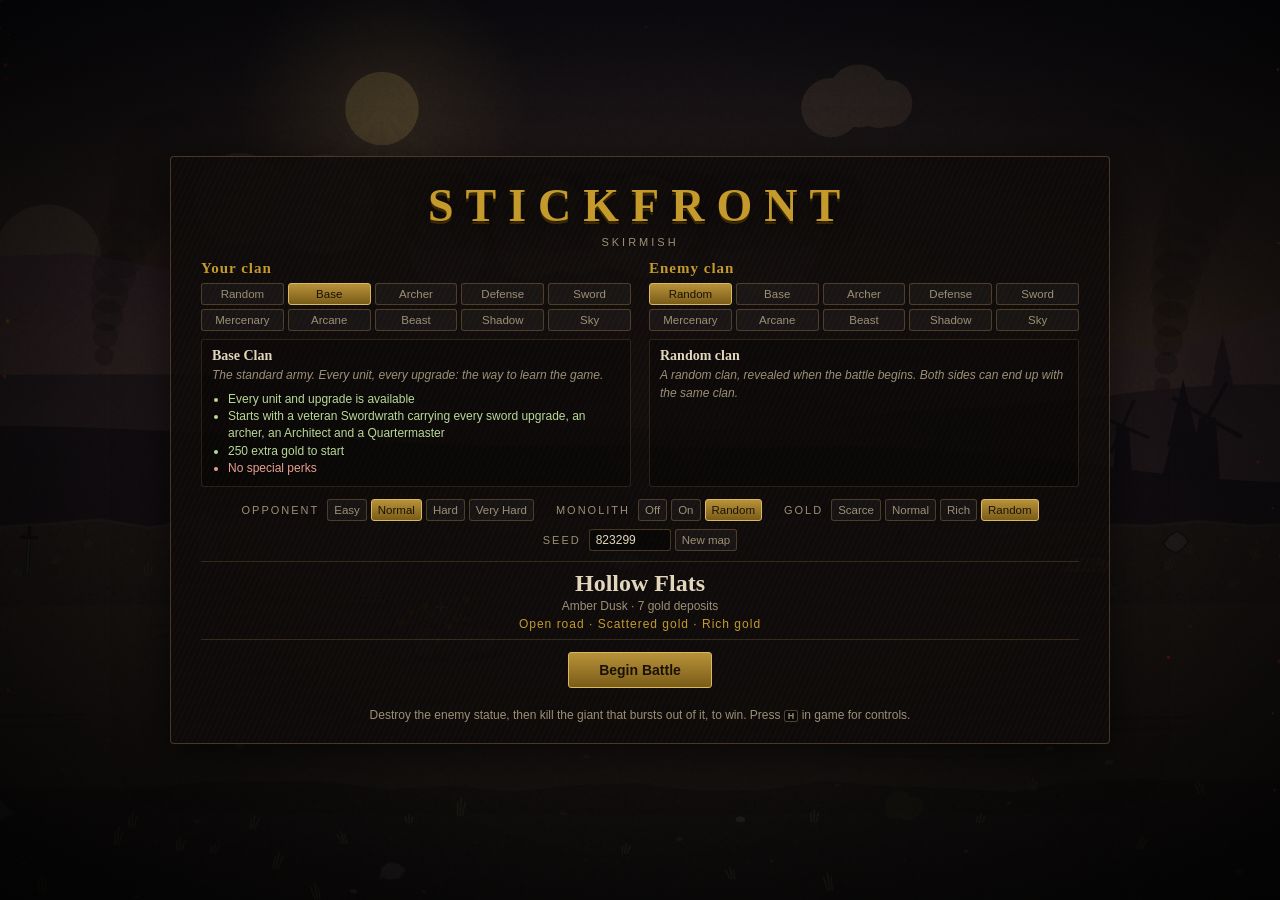
==== game/index.html @ b8d5193f "Snowballers, holy light, defense over offense, two-archer Monolith tower - Necromancer: converted zo" ====
<!doctype html>
<html lang="en">
<head>
<meta charset="utf-8">
<meta name="viewport" content="width=device-width, initial-scale=1">
<title>Stickfront</title>
<link rel="stylesheet" href="style.css">
</head>
<body class="title">
<canvas id="cv"></canvas>

<div id="hud">
  <div id="res" class="panel">
    <div class="res" data-tip="Gold — mined from ore, panned from the castle stream, or from statue upgrades"><i class="ico gold"></i><b id="goldTxt">0</b></div>
    <div class="res" data-tip="Mana — miners pray at your statue or pan the castle stream. Spent on upgrades."><i class="ico mana"></i><b id="manaTxt">0</b></div>
    <div class="res" data-tip="Population (Spearton count as 2)"><i class="ico pop"></i><b id="popTxt">0/30</b></div>
    <button id="prio" data-tip="Where newly trained miners go: Mine gold, Pray at the statue, or Pan the castle stream. Click to change."></button>
  </div>

  <canvas id="minimap" width="440" height="60" data-tip="Click or drag to move the camera"></canvas>

  <div id="stances" class="panel">
    <button data-stance="garrison" data-tip="Garrison (Q) — the whole army retreats inside the castle and heals; miners pan the stream; castle archers shoot faster. Shift+Q orders only the selected units.">
      <svg viewBox="0 0 24 24"><path d="M2 22V7h2.6v2.6h2.6V7h2.6v2.6h4.4V7h2.6v2.6h2.6V7H22v15z" fill="currentColor"/><path d="M8 22v-6.5a4 4 0 0 1 8 0V22z" fill="#120d0a"/><path d="M9.6 14.2V22M12 11.8V22M14.4 14.2V22M8.4 16.8h7.2M8.4 19.4h7.2" stroke="currentColor" stroke-width=".9"/><path d="M2 12.5h6M16 12.5h6" stroke="#120d0a" stroke-width=".7" opacity=".5"/></svg><span>Garrison</span><kbd>Q</kbd>
    </button>
    <button data-stance="defend" data-tip="Defend (W) — the whole army holds the line in front of your statue. Shift+W orders only the selected units.">
      <svg viewBox="0 0 24 24"><path d="M12 1.5l8.5 3v6.5c0 5.6-3.7 9.9-8.5 11.5C7.2 20.9 3.5 16.6 3.5 11V4.5z" fill="currentColor"/><path d="M12 4.2v15.6M6 10h12" stroke="#120d0a" stroke-width="1.5" opacity=".5"/><circle cx="12" cy="10" r="2.3" fill="#120d0a" opacity=".65"/><path d="M12 3.2l6.8 2.4" stroke="#fff" stroke-width=".8" opacity=".25"/></svg><span>Defend</span><kbd>W</kbd>
    </button>
    <button data-stance="attack" data-tip="Attack (E) — the whole army marches on the enemy statue. Shift+E orders only the selected units.">
      <svg viewBox="0 0 24 24" fill="none" stroke="currentColor" stroke-linecap="round"><path d="M3.5 3.5L15 15M20.5 3.5L9 15" stroke-width="2.3"/><path d="M12.6 17.4l4.8-4.8M6.6 12.6l4.8 4.8" stroke-width="2.2"/><path d="M16.6 16.6l3.4 3.4M7.4 16.6L4 20" stroke-width="3"/></svg><span>Attack</span><kbd>E</kbd>
    </button>
    <button id="btnFlag" data-tip="Muster point (G) — click the battlefield to choose where newly trained soldiers gather and where the army forms its defend line. Right-click this button to clear it.">
      <svg viewBox="0 0 24 24"><path d="M5 22.5V1.5" stroke="currentColor" stroke-width="2" stroke-linecap="round"/><path d="M6 3h13.5l-3.2 4.6 3.2 4.6H6z" fill="currentColor"/><path d="M9.5 7.4l2 2 3.6-3.6" stroke="#120d0a" stroke-width="1.3" fill="none"/></svg><span>Muster</span><kbd>G</kbd>
    </button>
    <button id="btnMiners" data-tip="Miners in (Z) — only your miners retreat into the castle; the army keeps its orders. Click again to send them back to work.">
      <svg viewBox="0 0 24 24"><path d="M2 22V13a5 5 0 0 1 10 0v9z" fill="currentColor" opacity=".55"/><path d="M13 3.5c3.4-.4 6.8 1.6 8.3 4.8" stroke="currentColor" stroke-width="2.2" fill="none" stroke-linecap="round"/><path d="M17.6 5.2L12 14" stroke="currentColor" stroke-width="1.8" stroke-linecap="round"/><path d="M22 19h-7.5m2.6-2.6L14.5 19l2.6 2.6" stroke="currentColor" stroke-width="1.6" fill="none" stroke-linecap="round"/></svg><span>Miners</span><kbd>Z</kbd>
    </button>
    <button id="btnSiege" data-tip="Siege mode (Shift+Z) — a toggle: while it's on, your miners take shelter in the castle (and pan) whenever enemies they can't handle come near, and go back to work once it's clear. Pressing Z yourself turns it off.">
      <svg viewBox="0 0 24 24"><path d="M3 22V8h3v3h3V8h6v3h3V8h3v14z" fill="currentColor" opacity=".55"/><path d="M12 7.5l5 1.8v3.9c0 3.3-2.2 5.8-5 6.8-2.8-1-5-3.5-5-6.8V9.3z" fill="currentColor"/><path d="M9.5 13.2l1.8 1.8 3.3-3.3" stroke="#120d0a" stroke-width="1.4" fill="none" stroke-linecap="round"/></svg><span>Siege</span><kbd>⇧Z</kbd>
    </button>
  </div>

  <div id="train" class="panel"></div>
  <div id="card" class="panel"></div>

  <div id="sys">
    <button id="btnSpeed" data-tip="Game speed (T)">1×</button>
    <button id="btnPause" data-tip="Pause (P)">❚❚</button>
    <button id="btnHelp" data-tip="Controls (H)">?</button>
    <button id="btnFull" data-tip="Fullscreen">⛶</button>
  </div>
  <div id="toast"></div>
</div>

<div id="debug" class="panel hidden"></div>
<div id="tip" class="hidden"></div>
<div id="pauseMenu" class="hidden">
  <div class="card">
    <h1>PAUSED</h1>
    <p class="sub" id="pmMap"></p>
    <div class="pcol">
      <button id="pmResume" class="big">Resume</button>
      <button id="pmRestart">Restart this map</button>
      <button id="pmNew">New game</button>
      <button id="pmHelp">Controls</button>
    </div>
  </div>
</div>
<div id="overlay"></div>

<div id="help" class="panel hidden">
  <h2>Controls</h2>
  <div class="cols">
    <dl>
      <dt>Left-click / drag</dt><dd>Select units (also inside the castle)</dd>
      <dt>Shift + click</dt><dd>Add / remove from selection</dd>
      <dt>Double-click unit</dt><dd>Select all of that type on screen</dd>
      <dt>Triple-click</dt><dd>Select every unit that is attacking</dd>
      <dt>Right-click ground</dt><dd>Move there and hold</dd>
      <dt>Right-click enemy</dt><dd>Attack it (unit, trench or statue)</dd>
      <dt>Right-click gold ore</dt><dd>Miners mine it (Quartermasters restore worked-out ones)</dd>
      <dt>Right-click your statue</dt><dd>Miners pray there for mana (4 at a time)</dd>
      <dt>Right-click your castle</dt><dd>Selected units garrison and heal (miners pan)</dd>
      <dt>Right-click your trench</dt><dd>Builders finish, repair or palisade it; soldiers defend it</dd>
      <dt>Click a building</dt><dd>Its upgrades: the Barracks (infantry), Mage Tower, Archery Range, Workers' Lodge and Giant Pit. The rampart and tower hold the castle's upgrades</dd>
      <dt>Right-click a unit button</dt><dd>Cancel one queued unit (refunds gold). Each colour group trains one unit at a time</dd>
    </dl>
    <dl>
      <dt>A / D, arrows, wheel, screen edge</dt><dd>Scroll camera</dd>
      <dt>Q / W / E</dt><dd>Whole army: Garrison / Defend / Attack</dd>
      <dt>Shift + Q / W / E</dt><dd>Selected units only</dd>
      <dt>Shift+E / C / Shift+C</dt><dd>Selected units attack / advance / retreat together in formation</dd>
      <dt>K</dt><dd>Defend trench (selected melee)</dd>
      <dt>I / O</dt><dd>Miners: mine / pray</dd>
      <dt>G</dt><dd>Place the muster point (new troops gather and the defend line forms there)</dd>
      <dt>Z</dt><dd>Miners only: retreat into / leave the castle</dd>
      <dt>`, 1 – 6, comma, 9, 0, −, =, [</dt><dd>Train Architect / Miner / Swordwrath / Archer / Spearton / Cleric / Warlock / Quartermaster / Gladiator / Necromancer / Giant / Ninja / Kestrel</dd>
      <dt>M</dt><dd>Ninjas with Throwing Stars: switch weapon (Auto / Blade / Stars)</dd>
      <dt>7 8</dt><dd>Cast the selected mages' spells (Shift for the Warlock when both are selected)</dd>
      <dt>L</dt><dd>Toggle mage auto-cast</dd>
      <dt>U</dt><dd>Cycle upgrade panels</dd>
      <dt>R</dt><dd>Refit selected veterans with new upgrades</dd>
      <dt>B / J / Y / N</dt><dd>Architects: dig trench / palisade / repair. Quartermasters: replenish a deposit</dd>
      <dt>Shift + B / N / Y</dt><dd>Architects: tar pit / mine / archer tower</dd>
      <dt>X</dt><dd>Shield wall (Spearton with Shields)</dd>
      <dt>F / V</dt><dd>Select all Swordwrath / Miners</dd>
      <dt>Ctrl + A</dt><dd>Select everything</dd>
      <dt>S</dt><dd>Stop / hold position</dd>
      <dt>Space</dt><dd>Center camera on selection</dd>
      <dt>T / P or Esc</dt><dd>Game speed / Pause menu (restart, new game)</dd>
      <dt>F3 / F4</dt><dd>Balance &amp; debug overlay / Autopilot: an AI plays your side (overlay must be on)</dd>
    </dl>
  </div>
  <h2>Units and tips</h2>
  <div class="cols">
    <dl>
      <dt>Quartermaster</dt><dd>Your supply man (up to 2). Heals and refits soldiers for free (one at a time), restocks Gladiators, cheers miners on, restores gold deposits and brings Architects materials for free traps. The sign over his head shows what he's doing</dd>
      <dt>Gladiator</dt><dd>Throws one javelin (it hits flyers) and one net (pins a target), then fights with his sword. Every kill makes him tougher (the star badge); he hits harder alone. Garrison him or send a Quartermaster to restock</dd>
      <dt>Necromancer</dt><dd>Raises zombies (the skull badge shows the pack and its souls). Anyone the zombies kill joins the pack while there's room, and every kill grows it. Zombies shrug off arrows, but Healing Pools and Clerics burn them</dd>
      <dt>Architect</dt><dd>Builds trenches, traps and towers and repairs them. Idle, it studies cheaper upgrades: click the book on an upgrade to choose which</dd>
    </dl>
    <dl>
      <dt>Snowballers</dt><dd>A Gladiator full of glory or a Necromancer full of souls only gets stronger: kill them early, or answer with archers and Clerics</dd>
      <dt>Home ground</dt><dd>Troops take less damage the closer they fight to their own castle, and a statue mends itself when no enemy is near. Attacking takes a stronger army than defending</dd>
      <dt>Rally</dt><dd>Fall far behind and your side rallies: units train faster and the castle pays a little extra, so a lost fight isn't a lost game</dd>
      <dt>The Monolith tower</dt><dd>Starts with two neutral archers who shoot at both sides. Bring them down (or the tower), then post up to two of your own archers there</dd>
      <dt>Hope and Fear</dt><dd>Cleric and Warlock upgrades: friends in a Cleric's range attack faster and take less damage; enemies in a Warlock's range the opposite</dd>
    </dl>
  </div>
  <p class="note">Upgrades only affect units trained after the research finishes. Veterans can be refitted at their building for 5 gold per upgrade.</p>
  <p class="note">Giants can't be commanded directly: they follow nearby troops, and more troops means more chains and better obedience. Blinders let you give them move and hold orders. Archers hurt and confuse giants. To win, destroy the enemy statue and then kill the giant that bursts out of it.</p>
  <button id="helpClose">Close</button>
</div>

<script src="js/util.js"></script>
<script src="js/config.js"></script>
<script src="js/clans.js"></script>
<script src="js/map.js"></script>
<script src="js/draw.js"></script>
<script src="js/units.js"></script>
<script src="js/magic.js"></script>
<script src="js/giants.js"></script>
<script src="js/game.js"></script>
<script src="js/build.js"></script>
<script src="js/quartermaster.js"></script>
<script src="js/gladiator.js"></script>
<script src="js/necromancer.js"></script>
<script src="js/ai.js"></script>
<script src="js/spellfx.js"></script>
<script src="js/stats.js"></script>
<script src="js/render.js"></script>
<script src="js/light.js"></script>
<script src="js/ui.js"></script>
<script src="js/main.js"></script>
</body>
</html>
---- game/style.css ----
:root {
  --panel: rgba(16, 13, 11, 0.86);
  --edge: rgba(140, 112, 70, 0.45);
  --edge-hi: rgba(196, 154, 44, 0.75);
  --gold: #c49a2c;
  --text: #e2d6bc;
  --dim: #9c8f76;
  --mana: #58c3e8;
  --red: #c0432f;
  --serif: "Palatino Linotype", "Book Antiqua", Georgia, serif;
}
* { box-sizing: border-box; }
html, body {
  margin: 0;
  height: 100%;
  overflow: hidden;
  background: #000;
  color: var(--text);
  font-family: "Segoe UI", Tahoma, sans-serif;
  user-select: none;
}
#cv { position: fixed; inset: 0; width: 100%; height: 100%; display: block; }

#hud { position: fixed; inset: 0; pointer-events: none; }
#hud > * { pointer-events: auto; }
body.title #hud { display: none; }
.hidden { display: none !important; }

/* worn iron panels */
.panel {
  background:
    repeating-linear-gradient(115deg, rgba(255, 255, 255, 0.012) 0 2px, rgba(0, 0, 0, 0.03) 2px 5px),
    var(--panel);
  border: 1px solid var(--edge);
  border-radius: 4px;
  box-shadow: 0 4px 16px rgba(0, 0, 0, 0.6), inset 0 0 0 1px rgba(0, 0, 0, 0.6), inset 0 1px 0 rgba(255, 240, 200, 0.05);
}
kbd {
  font: 600 9px "Segoe UI", sans-serif;
  color: var(--dim);
  border: 1px solid rgba(156, 143, 118, 0.45);
  border-radius: 2px;
  padding: 0 3px;
  background: rgba(0, 0, 0, 0.4);
}
button { font-family: inherit; cursor: pointer; }

/* resources */
#res { position: absolute; top: 10px; left: 10px; display: flex; gap: 14px; padding: 6px 12px; }
.res { display: flex; align-items: center; gap: 6px; font-size: 16px; }
.res b { min-width: 32px; font-variant-numeric: tabular-nums; font-weight: 600; }
.ico { display: inline-block; width: 14px; height: 14px; flex: none; vertical-align: -2px; }
.ico.gold { border-radius: 50%; background: radial-gradient(circle at 35% 30%, #f2e0a0, #c99b2a 45%, #5e440c); }
.ico.mana { width: 10px; height: 10px; margin: 0 2px; transform: rotate(45deg); background: linear-gradient(135deg, #cdeaf4, var(--mana) 50%, #164d66); }
.ico.pop { border-radius: 50% 50% 3px 3px; background: linear-gradient(#d8ccb0, #7d7058); width: 11px; }

/* minimap only, top center */
#minimap {
  position: absolute; top: 10px; left: 50%; transform: translateX(-50%);
  width: 440px; height: 60px; border: 1px solid var(--edge); border-radius: 3px; cursor: pointer;
  box-shadow: 0 4px 16px rgba(0, 0, 0, 0.6); filter: saturate(0.8);
}

/* stances */
#stances { position: absolute; top: 10px; right: 10px; display: flex; gap: 4px; padding: 4px; }
#stances button {
  width: 62px; padding: 5px 3px 3px; display: flex; flex-direction: column; align-items: center; gap: 1px;
  background: rgba(255, 255, 255, 0.03); color: var(--dim);
  border: 1px solid rgba(255, 255, 255, 0.07); border-radius: 3px; font-size: 10px;
}
#stances button svg { width: 20px; height: 20px; fill: currentColor; }
#stances button:hover { color: var(--text); background: rgba(255, 255, 255, 0.07); }
#stances button.on { color: #1a1206; background: linear-gradient(#b8923a, #7a5c18); border-color: #d8b860; }
#stances button.on kbd { color: #2e2208; border-color: rgba(46, 34, 8, 0.5); background: transparent; }

/* compact training bar */
#train { position: absolute; bottom: 10px; left: 50%; transform: translateX(-50%); display: flex; align-items: center; gap: 10px; padding: 8px; }
/* training bar: one color-coded block per training group, buttons staggered over two rows */
.tgrp {
  position: relative; height: 87px; flex: none;
  outline: 1px solid color-mix(in srgb, var(--gc) 55%, transparent); outline-offset: 2px; border-radius: 3px;
  background: color-mix(in srgb, var(--gc) 12%, transparent);
}
.tb {
  position: absolute; width: 42px; height: 42px; cursor: pointer;
  background: #0d0a08; border: 1px solid color-mix(in srgb, var(--gc) 70%, #000); border-radius: 3px; overflow: hidden;
}
.tb:hover { border-color: color-mix(in srgb, var(--gc) 60%, #fff); z-index: 1; }
.tb:active { transform: translateY(1px); }
.tb canvas { position: absolute; inset: 0; width: 40px; height: 40px; }
.tb kbd { position: absolute; top: 1px; left: 1px; font-size: 8px; padding: 0 2px; line-height: 10px; }
.tb .ub {
  position: absolute; top: 0; right: 0; width: 13px; height: 13px; padding: 0; font-size: 8px; line-height: 11px;
  color: var(--dim); background: rgba(0, 0, 0, 0.7); border: none; border-left: 1px solid rgba(140, 112, 70, 0.4);
  border-bottom: 1px solid rgba(140, 112, 70, 0.4); border-radius: 0 0 0 3px; cursor: pointer;
}
.tb .ub:hover, .tb .ub.on { color: var(--text); background: rgba(60, 46, 26, 0.9); }
.tb .ub.busy { color: var(--gold); animation: pulse 1.2s infinite; }
.tb .badge {
  position: absolute; bottom: 12px; right: 1px; min-width: 11px; font-size: 9px; font-weight: 700; line-height: 11px; text-align: center;
  color: #1a1206; background: var(--gc); border-radius: 2px; padding: 0 2px;
}
.tb .badge:empty { display: none; }
.tb .cost {
  position: absolute; bottom: 0; left: 0; right: 0; height: 11px; display: flex; justify-content: center; align-items: center; gap: 1px;
  font-size: 8.5px; font-weight: 600; background: rgba(0, 0, 0, 0.78);
}
.tb .cost .ico.mana { width: 6px; height: 6px; margin: 0 1px 0 3px; }
.tb .prog { position: absolute; left: 0; right: 0; bottom: 11px; height: 2px; background: rgba(0, 0, 0, 0.5); }
.tb .prog i { display: block; height: 100%; width: 0; background: var(--gc); }
.tb.poor .cost { color: var(--red); }
.tb.poor canvas { opacity: 0.5; filter: grayscale(0.6); }
.tb.training { box-shadow: 0 0 0 1px var(--gc), 0 0 8px color-mix(in srgb, var(--gc) 60%, transparent); }
.tb.queued:not(.training) canvas { opacity: 0.8; }
.upgbtn {
  width: 18px; height: 64px; padding: 0; font-size: 11px; color: var(--dim);
  background: rgba(255, 255, 255, 0.03); border: 1px solid rgba(140, 112, 70, 0.35); border-radius: 3px;
}
.upgbtn:hover, .upgbtn.on { color: var(--text); border-color: var(--edge-hi); }
.upgbtn.busy { color: var(--gold); animation: pulse 1.2s infinite; }
@keyframes pulse { 50% { color: #f0d080; } }

/* upgrade panel */
#upg { position: absolute; bottom: 10px; left: calc(50% + 172px); padding: 5px 8px 6px; min-width: 250px; }
.uhead { display: flex; align-items: baseline; gap: 10px; margin-bottom: 6px; font-size: 12px; }
.uhead b { font: 600 14px var(--serif); color: var(--gold); }
.uhead .rs { flex: 1; color: var(--dim); font-size: 11px; }
.uhead .x { background: none; border: none; color: var(--dim); font-size: 12px; padding: 0 2px; }
.uhead .x:hover { color: var(--text); }
.ulist { display: flex; gap: 5px; }
.ubtn {
  position: relative; width: 44px; height: 56px; padding: 0; background: #0d0a08;
  border: 1px solid rgba(140, 112, 70, 0.45); border-radius: 3px; color: var(--text); overflow: hidden;
}
.ubtn canvas { position: absolute; top: 0; left: 0; width: 42px; height: 42px; }
.ubtn .uc { position: absolute; bottom: 0; left: 0; right: 0; height: 13px; font-size: 9px; font-weight: 600; background: rgba(0, 0, 0, 0.75); display: flex; align-items: center; justify-content: center; gap: 2px; }
.ubtn .uc .ico.mana { width: 7px; height: 7px; margin-left: 3px; }
.ubtn:hover { border-color: var(--edge-hi); }
.ubtn.poor .uc { color: var(--red); }
.ubtn.blocked canvas, .ubtn.poor canvas { opacity: 0.55; filter: grayscale(0.7); }
.ubtn.done { border-color: #6a8a4a; }
.ubtn.done .uc { color: #9fc27a; font-size: 0; }
.ubtn.done .uc::after { content: "✓ owned"; font-size: 9px; }
.ubtn.active { border-color: var(--gold); }
.ubtn .prog { position: absolute; left: 0; right: 0; bottom: 13px; height: 3px; }
.ubtn .prog i { display: block; height: 100%; width: 0; background: var(--gold); }

/* selection info */
#sel { position: absolute; bottom: 10px; left: 10px; min-width: 200px; max-width: 280px; padding: 8px 12px; display: flex; flex-direction: column; gap: 2px; font-size: 12px; }
#sel b { font: 600 14px var(--serif); color: var(--gold); }
#sel .dim { color: var(--dim); }
#sel .perks { color: #a7b98a; font-size: 11px; }
#sel .act {
  margin-top: 5px; align-self: flex-start; padding: 4px 10px; font-size: 12px; font-weight: 600; color: var(--text);
  background: rgba(255, 255, 255, 0.05); border: 1px solid var(--edge); border-radius: 3px;
}
#sel .act:hover { border-color: var(--edge-hi); }

#sys { position: absolute; bottom: 10px; right: 10px; display: flex; gap: 4px; }
#sys button {
  width: 32px; height: 32px; border-radius: 3px; font-size: 12px; font-weight: 700;
  background: var(--panel); color: var(--text); border: 1px solid var(--edge);
}
#sys button:hover { border-color: var(--edge-hi); }

#tip {
  position: fixed; z-index: 20; max-width: 260px; padding: 8px 10px; pointer-events: none;
  background: rgba(12, 10, 8, 0.95); border: 1px solid var(--edge); border-radius: 3px; font-size: 12px;
  box-shadow: 0 6px 20px rgba(0, 0, 0, 0.7);
}
#tip b { display: block; font: 600 14px var(--serif); color: var(--gold); }
#tip .cost { display: block; margin: 2px 0 4px; color: var(--text); font-weight: 600; }
#tip p { margin: 0 0 4px; color: var(--text); line-height: 1.35; }
#tip em { color: var(--dim); font-size: 11px; }

#toast {
  position: absolute; top: 82px; left: 50%; transform: translate(-50%, -6px); opacity: 0;
  padding: 6px 16px; border-radius: 3px; background: rgba(14, 11, 9, 0.9); border: 1px solid var(--edge);
  font-size: 13px; transition: opacity 0.2s, transform 0.2s; pointer-events: none; white-space: nowrap;
}
#toast.show { opacity: 1; transform: translate(-50%, 0); }
#toast.warn { border-color: var(--red); color: #f0a898; }
#pauseTag {
  position: absolute; top: 45%; left: 50%; transform: translate(-50%, -50%);
  font: 700 40px var(--serif); letter-spacing: 10px; color: var(--text); text-shadow: 0 3px 12px #000; pointer-events: none;
}

/* overlay screens */
#overlay { position: fixed; inset: 0; display: flex; align-items: center; justify-content: center; background: radial-gradient(ellipse at center, rgba(0, 0, 0, 0.3), rgba(0, 0, 0, 0.8)); }
.card {
  text-align: center; padding: 32px 46px 26px; min-width: 420px; max-width: 92vw;
  background: repeating-linear-gradient(115deg, rgba(255, 255, 255, 0.012) 0 2px, rgba(0, 0, 0, 0.03) 2px 5px), rgba(14, 11, 9, 0.9);
  border: 1px solid var(--edge); border-radius: 4px; box-shadow: 0 10px 50px rgba(0, 0, 0, 0.7);
}
.card h1 { margin: 0; font: 700 60px var(--serif); letter-spacing: 12px; color: var(--gold); text-shadow: 0 3px 0 #3a2804, 0 6px 22px rgba(0, 0, 0, 0.8); }
.card.lose h1 { color: var(--red); text-shadow: 0 3px 0 #3a0e08, 0 6px 22px rgba(0, 0, 0, 0.8); }
.card .sub { margin: 4px 0 20px; color: var(--dim); letter-spacing: 3px; text-transform: uppercase; font-size: 11px; }
.mapinfo { margin: 0 auto 22px; padding: 12px; border-top: 1px solid rgba(140, 112, 70, 0.3); border-bottom: 1px solid rgba(140, 112, 70, 0.3); }
.mapname { font: 600 24px var(--serif); }
.maptheme { color: var(--dim); font-size: 12px; margin-top: 2px; }
.row { display: flex; gap: 10px; justify-content: center; }
.row button, #helpClose {
  padding: 9px 20px; font-size: 14px; font-weight: 600; border-radius: 3px;
  color: var(--text); background: rgba(255, 255, 255, 0.05); border: 1px solid var(--edge);
}
.row button:hover, #helpClose:hover { border-color: var(--edge-hi); background: rgba(255, 255, 255, 0.1); }
.row button.big { color: #1a1206; background: linear-gradient(#b8923a, #7a5c18); border-color: #d8b860; padding: 9px 30px; }
.row button.big:hover { background: linear-gradient(#caa448, #8a6a20); }
.hint { margin: 18px 0 0; color: var(--dim); font-size: 12px; line-height: 1.6; }
.stats { display: flex; gap: 22px; justify-content: center; margin: 0 0 22px; }
.stats div { display: flex; flex-direction: column; }
.stats b { font-size: 22px; }
.stats span { font-size: 10px; color: var(--dim); text-transform: uppercase; letter-spacing: 1px; }

#help { position: fixed; top: 50%; left: 50%; transform: translate(-50%, -50%); padding: 18px 24px; max-width: 94vw; max-height: 90vh; overflow-y: auto; z-index: 5; }
#help h2 { margin: 6px 0 10px; font: 600 22px var(--serif); color: var(--gold); }
#help .cols { display: flex; gap: 30px; flex-wrap: wrap; }
#help dl { margin: 0; display: grid; grid-template-columns: auto auto; gap: 5px 14px; font-size: 12px; }
#help dt { color: var(--text); font-weight: 600; }
#help dd { margin: 0; color: var(--dim); }
#help .note { color: var(--dim); font-size: 12px; margin: 12px 0 0; }
#helpClose { margin-top: 14px; }

@media (max-width: 1100px) {
  #minimap { top: 56px; width: 320px; }
}


/* miner priority toggle in the resource bar */
#prio {
  display: flex; align-items: center; gap: 4px; padding: 2px 8px; font-size: 12px; font-weight: 600; color: var(--text);
  background: rgba(255, 255, 255, 0.04); border: 1px solid var(--edge); border-radius: 3px;
}
#prio::before { content: "⛏"; color: var(--dim); font-size: 11px; margin-right: 2px; }
#prio:hover { border-color: var(--edge-hi); }

/* selection panel: info + action buttons */
#sel #selInfo { display: flex; flex-direction: column; gap: 2px; }
#sel .buffs { color: #e2c25a; font-size: 11px; }
#sel .acts { display: flex; flex-wrap: wrap; gap: 4px; }
#sel .acts:empty { display: none; }
#sel .acts .act { margin-top: 5px; }
#sel .act.on { color: #1a1206; background: linear-gradient(#b8923a, #7a5c18); border-color: #d8b860; }
#stances #btnFlag.on { color: var(--gold); border-color: var(--edge-hi); }

/* castle upgrade button at the end of the unit bar */
.upgbtn.castlebtn { width: 26px; height: 87px; display: flex; align-items: center; justify-content: center; }
.upgbtn.castlebtn svg { width: 20px; height: 20px; fill: currentColor; }
#stances #btnMiners.on { color: #1a1206; background: linear-gradient(#b8923a, #7a5c18); border-color: #d8b860; }

/* ---------------------------------------------------------------- layout v4
   training bar bottom-left, command card bottom-right, system buttons up top */
#train { left: 10px; transform: none; }
#sys { top: 74px; bottom: auto; right: 10px; }
#card {
  position: absolute; right: 10px; bottom: 10px; width: 330px; min-height: 92px; padding: 8px 10px;
  display: flex; flex-direction: column; gap: 6px; font-size: 12px;
}
#card .cinfo { display: flex; flex-direction: column; gap: 2px; }
#card .cinfo b { font: 600 14px var(--serif); color: var(--gold); }
#card .cinfo .dim { color: var(--dim); }
#card .cinfo .perks { color: #a7b98a; font-size: 11px; }
#card .cinfo .buffs { color: #e2c25a; font-size: 11px; }
#card .cmds { display: grid; grid-template-columns: repeat(5, 1fr); gap: 4px; }
#card .cmd {
  position: relative; height: 46px; padding: 3px 2px 2px; display: flex; flex-direction: column; align-items: center; gap: 1px;
  color: var(--dim); background: rgba(255, 255, 255, 0.03); border: 1px solid rgba(140, 112, 70, 0.4); border-radius: 3px;
  font-size: 9px; line-height: 1.05; text-align: center;
}
#card .cmd svg { width: 18px; height: 18px; flex: none; }
#card .cmd span { white-space: nowrap; overflow: hidden; text-overflow: ellipsis; max-width: 100%; }
#card .cmd kbd { position: absolute; top: 1px; right: 1px; font-size: 7px; padding: 0 2px; }
#card .cmd:hover { color: var(--text); border-color: var(--edge-hi); background: rgba(255, 255, 255, 0.07); }
#card .cmd.on { color: #1a1206; background: linear-gradient(#b8923a, #7a5c18); border-color: #d8b860; }
#card .cmd.on kbd { color: #2e2208; background: transparent; }
#card .cmd.off { opacity: 0.35; cursor: default; }
#card .uhead { display: flex; align-items: baseline; gap: 10px; font-size: 12px; }
#card .uhead b { font: 600 14px var(--serif); color: var(--gold); }
#card .uhead .rs { flex: 1; color: var(--dim); font-size: 11px; }
#card .uhead .x { background: none; border: none; color: var(--dim); font-size: 12px; padding: 0 2px; }
#card .ulist { display: flex; flex-wrap: wrap; gap: 5px; }
#prio { min-width: 64px; justify-content: center; }
#prio::before { content: "New:"; color: var(--dim); font-size: 10px; margin-right: 3px; }
@media (max-width: 1100px) {
  #card { width: 280px; }
  #card .cmds { grid-template-columns: repeat(4, 1fr); }
}

/* spell buttons on the command card */
#card .cmd.spell { overflow: hidden; }
#card .cmd.spell canvas { width: 18px; height: 18px; flex: none; border-radius: 2px; }
#card .cmd.spell.cleric { border-color: rgba(242, 220, 138, 0.45); }
#card .cmd.spell.warlock { border-color: rgba(176, 77, 255, 0.45); }
#card .cmd.spell .cdshade { position: absolute; left: 0; right: 0; bottom: 0; height: 0; background: rgba(0, 0, 0, 0.62); pointer-events: none; }
#card .cmd.spell .mc { position: absolute; top: 1px; left: 2px; font-size: 8px; color: var(--mana); font-weight: 700; }
#card .cmd.spell.poor .mc { color: var(--red); }

/* pause menu */
#pauseMenu { position: fixed; inset: 0; z-index: 4; display: flex; align-items: center; justify-content: center; background: rgba(0, 0, 0, 0.55); }
#pauseMenu .card { min-width: 320px; }
#pauseMenu h1 { font-size: 44px; }
#pauseMenu .pcol { display: flex; flex-direction: column; gap: 8px; align-items: stretch; }
#pauseMenu .pcol button {
  padding: 9px 20px; font-size: 14px; font-weight: 600; border-radius: 3px;
  color: var(--text); background: rgba(255, 255, 255, 0.05); border: 1px solid var(--edge);
}
#pauseMenu .pcol button:hover { border-color: var(--edge-hi); background: rgba(255, 255, 255, 0.1); }
#pauseMenu .pcol button.big { color: #1a1206; background: linear-gradient(#b8923a, #7a5c18); border-color: #d8b860; }
#help { z-index: 6; }

/* tier pips on upgrade buttons: a circle per tier, filled with a blue diamond once researched */
.ubtn .pips { position: absolute; left: 0; right: 0; bottom: 15px; display: flex; justify-content: center; gap: 3px; pointer-events: none; }
.ubtn .pips i {
  position: relative; width: 9px; height: 9px; border-radius: 50%;
  border: 1px solid rgba(200, 220, 235, 0.75); background: rgba(0, 0, 0, 0.65);
}
.ubtn .pips i.on::after {
  content: ""; position: absolute; left: 1.5px; top: 1.5px; width: 4px; height: 4px; transform: rotate(45deg);
  background: linear-gradient(135deg, #cdeaf4, var(--mana) 50%, #164d66);
}

/* opponent difficulty on the title screen */
.card .diff { display: flex; gap: 6px; justify-content: center; align-items: center; margin: -8px 0 16px; }
.card .diff span { color: var(--dim); font-size: 11px; letter-spacing: 2px; text-transform: uppercase; margin-right: 6px; }
.card .diff button {
  padding: 5px 14px; font-size: 13px; font-weight: 600; border-radius: 3px;
  color: var(--dim); background: rgba(255, 255, 255, 0.04); border: 1px solid var(--edge);
}
.card .diff button:hover { color: var(--text); border-color: var(--edge-hi); }
.card .diff button.on { color: #1a1206; background: linear-gradient(#b8923a, #7a5c18); border-color: #d8b860; }

/* map layout line on the title screen */
.maplayout { color: var(--gold); font-size: 12px; margin-top: 4px; letter-spacing: 1px; }

/* end screen: side-by-side comparison, timeline charts and insights */
.card.wide { width: min(680px, calc(100vw - 32px)); max-height: calc(100vh - 32px); overflow-y: auto; }
.card.wide h1 { font-size: 48px; }
.cmp { width: 100%; border-collapse: collapse; margin: 0 0 14px; font-size: 13px; }
.cmp th, .cmp td { padding: 4px 8px; text-align: right; border-bottom: 1px solid rgba(140, 112, 70, 0.2); }
.cmp th:first-child, .cmp td:first-child { text-align: left; color: var(--dim); }
.cmp .you { color: #d9b04a; }
.cmp .foe { color: #d0503a; }
.chartTabs { display: flex; flex-wrap: wrap; gap: 4px; justify-content: center; margin-bottom: 6px; }
.chartTabs button {
  padding: 3px 9px; font-size: 11px; color: var(--dim); background: rgba(255, 255, 255, 0.04);
  border: 1px solid var(--edge); border-radius: 3px; cursor: pointer;
}
.chartTabs button:hover { color: var(--text); border-color: var(--edge-hi); }
.chartTabs button.on { color: #1a1206; background: linear-gradient(#b8923a, #7a5c18); border-color: #d8b860; }
#endChart { display: block; width: 100%; height: 190px; background: rgba(0, 0, 0, 0.25); border: 1px solid rgba(140, 112, 70, 0.25); border-radius: 3px; }
.legend { display: flex; gap: 16px; justify-content: center; font-size: 11px; margin: 6px 0 10px; }
.legend .you { color: #d9b04a; }
.legend .foe { color: #d0503a; }
.legend .ev { color: var(--dim); }
.insights { text-align: left; margin: 0 0 16px; padding-left: 20px; font-size: 12.5px; line-height: 1.5; color: var(--text); }
.insights li { margin-bottom: 3px; }

/* balance / debug overlay (F3) */
#debug {
  position: fixed; top: 76px; left: 8px; z-index: 5; width: 560px; max-width: calc(100vw - 16px);
  padding: 8px 10px; font: 11.5px/1.35 Consolas, "Courier New", monospace; pointer-events: none;
}
#debug .dhead { display: flex; flex-direction: column; margin-bottom: 6px; }
#debug .dhead b { color: var(--gold); font-size: 12px; }
#debug .dhead span, #debug .dsmall { color: var(--dim); font-size: 10.5px; }
#debug .dcols { display: grid; grid-template-columns: 1fr 1fr; gap: 10px; }
#debug h3 { margin: 0 0 3px; font-size: 12px; }
#debug .t0 h3 { color: #d9b04a; }
#debug .t1 h3 { color: #d0503a; }
#debug .dline { display: grid; grid-template-columns: auto 1fr auto 1fr; gap: 0 6px; }
#debug .dline span { color: var(--dim); }
#debug table { width: 100%; border-collapse: collapse; margin: 4px 0; }
#debug th { color: var(--dim); font-weight: normal; text-align: right; }
#debug td { text-align: right; }
#debug th:first-child, #debug td:first-child { text-align: left; }

/* skirmish setup: clan picks, options and the map preview */
.card.setup { width: min(940px, calc(100vw - 24px)); max-height: calc(100vh - 24px); overflow-y: auto; padding: 22px 30px 18px; }
.card.setup h1 { font-size: 46px; }
.card.setup .sub { margin-bottom: 12px; }
.clanPick { display: grid; grid-template-columns: 1fr 1fr; gap: 18px; text-align: left; margin-bottom: 12px; }
.clanPick h3 { margin: 0 0 6px; font: 600 15px var(--serif); color: var(--gold); letter-spacing: 1px; }
.clanGrid { display: grid; grid-template-columns: repeat(5, 1fr); gap: 4px; margin-bottom: 8px; }
.clanGrid button, .opt button {
  padding: 4px 6px; font-size: 11.5px; color: var(--dim); background: rgba(255, 255, 255, 0.04);
  border: 1px solid var(--edge); border-radius: 3px; cursor: pointer; white-space: nowrap;
}
.clanGrid button:hover, .opt button:hover { color: var(--text); border-color: var(--edge-hi); }
.clanGrid button.on, .opt button.on { color: #1a1206; background: linear-gradient(#b8923a, #7a5c18); border-color: #d8b860; }
.clanInfo { min-height: 148px; padding: 8px 10px; font-size: 12px; line-height: 1.45; background: rgba(0, 0, 0, 0.25); border: 1px solid rgba(140, 112, 70, 0.25); border-radius: 3px; }
.clanInfo b { font: 600 14px var(--serif); color: var(--text); }
.clanInfo .tag { margin: 2px 0 6px; color: var(--dim); font-style: italic; }
.clanInfo ul { margin: 0; padding-left: 16px; }
.clanInfo li.plus { color: #b8d898; }
.clanInfo li.minus { color: #e8a090; }
.clanInfo li.soon { color: var(--dim); font-size: 11px; }
.opts { display: flex; flex-wrap: wrap; gap: 8px 22px; justify-content: center; margin-bottom: 10px; }
.opt { display: flex; align-items: center; gap: 4px; }
.opt span { color: var(--dim); font-size: 11px; letter-spacing: 2px; text-transform: uppercase; margin-right: 4px; }
.opt input { width: 82px; padding: 3px 6px; font-size: 12px; color: var(--text); background: rgba(0, 0, 0, 0.35); border: 1px solid var(--edge); border-radius: 3px; }
.card.setup .mapinfo { margin-bottom: 12px; padding: 8px; }
@media (max-width: 760px) { .clanPick { grid-template-columns: 1fr; } }
.ubtn.saved .uc { color: #8fd07a; }
#tip .save { font-style: normal; color: #8fd07a; }

/* class buildings: a row per unit, scrolling when a building trains many */
#card .ulist { max-height: 168px; overflow-y: auto; align-content: flex-start; }
.usec { flex-basis: 100%; font-size: 9px; letter-spacing: 1px; text-transform: uppercase; color: #a89874; margin: 1px 0 -3px; }
/* the architects' study book on an upgrade */
.ubtn .study { position: absolute; top: 1px; right: 1px; width: 13px; height: 13px; color: #9a8a66; opacity: 0.7; cursor: pointer; background: rgba(0, 0, 0, 0.55); border-radius: 2px; padding: 1px; box-sizing: border-box; }
.ubtn .study svg { width: 100%; height: 100%; display: block; }
.ubtn .study:hover { opacity: 1; color: #e8d8a8; }
.ubtn .study.on { opacity: 1; color: #f0c860; box-shadow: 0 0 5px rgba(240, 200, 96, 0.85); }
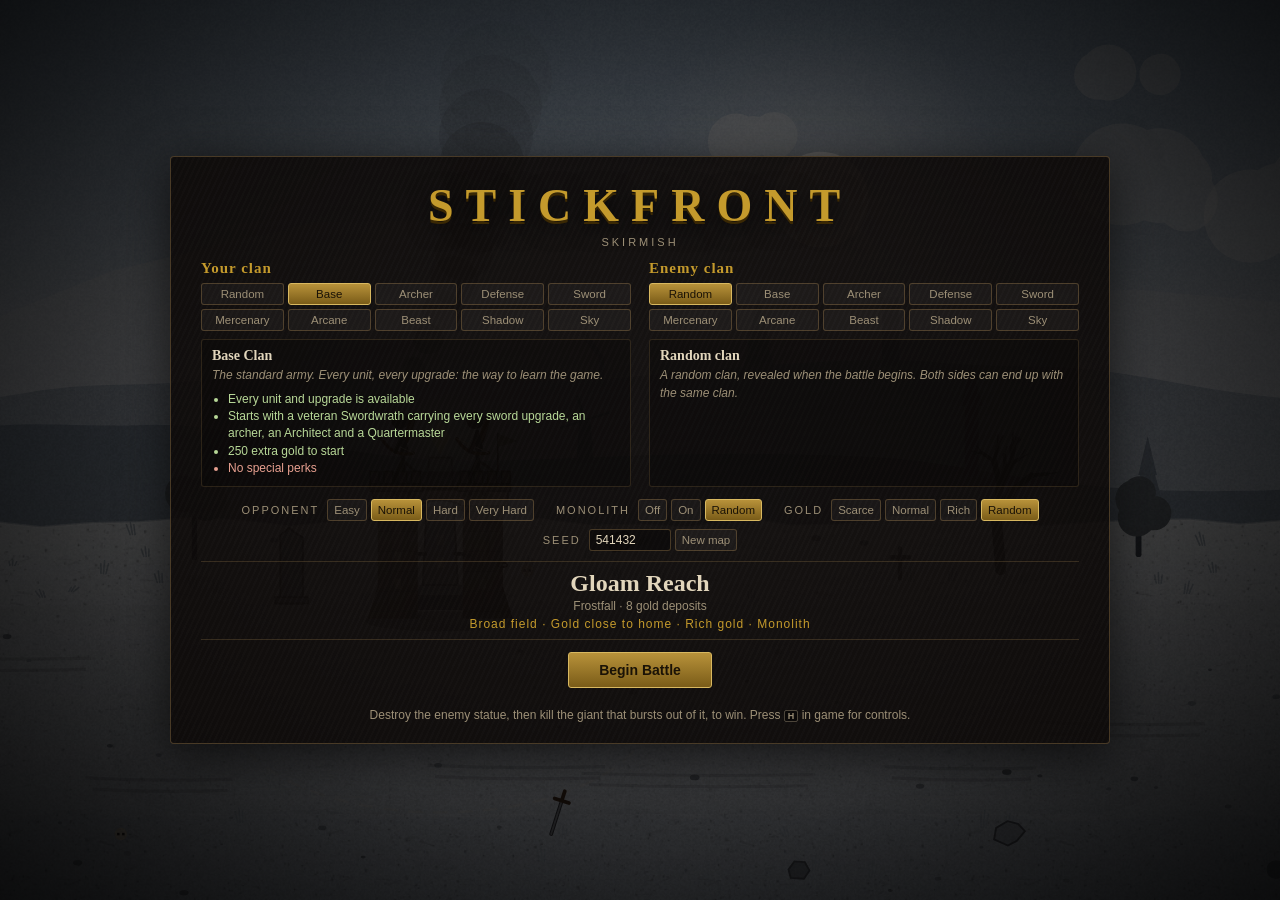
==== commit a468cc7e: "Playtest fixes: parry, zombies, healers on the move, busier Quartermaster - Ninjas can't parry a gia" ====
--- a/game/index.html
+++ b/game/index.html
@@ -114,7 +114,7 @@
   <h2>Units and tips</h2>
   <div class="cols">
     <dl>
-      <dt>Quartermaster</dt><dd>Your supply man (up to 2). Heals and refits soldiers for free (one at a time), restocks Gladiators, cheers miners on, restores gold deposits and brings Architects materials for free traps. The sign over his head shows what he's doing</dd>
+      <dt>Quartermaster</dt><dd>Your supply man (up to 2), always busy: restocks Gladiators, refits soldiers and miners for free (one at a time), heals, restores gold deposits, brings Architects trap materials and cheers miners on (they work twice as fast). The sign over his head shows what he's doing</dd>
       <dt>Gladiator</dt><dd>Throws one javelin (it hits flyers) and one net (pins a target), then fights with his sword. Every kill makes him tougher (the star badge); he hits harder alone. Garrison him or send a Quartermaster to restock</dd>
       <dt>Necromancer</dt><dd>Raises zombies (the skull badge shows the pack and its souls). Anyone the zombies kill joins the pack while there's room, and every kill grows it. Zombies shrug off arrows, but Healing Pools and Clerics burn them</dd>
       <dt>Architect</dt><dd>Builds trenches, traps and towers and repairs them. Idle, it studies cheaper upgrades: click the book on an upgrade to choose which</dd>
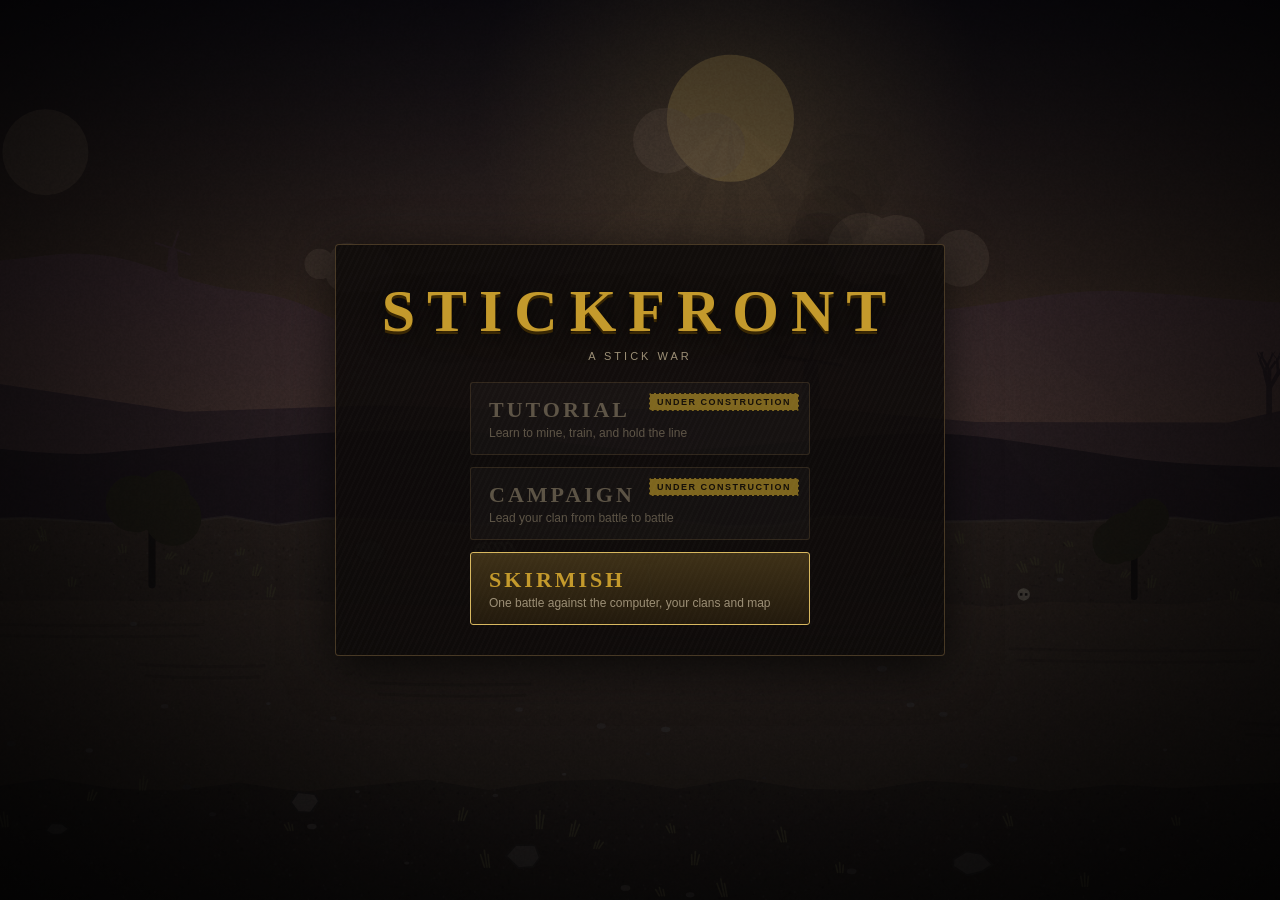
==== commit 8a5f5dd8: "AI all-in, gate archers, main menu, architect duties, javelin fixes - AI goes all in with its giants" ====
--- a/game/index.html
+++ b/game/index.html
@@ -97,7 +97,7 @@
       <dt>`, 1 – 6, comma, 9, 0, −, =, [</dt><dd>Train Architect / Miner / Swordwrath / Archer / Spearton / Cleric / Warlock / Quartermaster / Gladiator / Necromancer / Giant / Ninja / Kestrel</dd>
       <dt>M</dt><dd>Ninjas with Throwing Stars: switch weapon (Auto / Blade / Stars)</dd>
       <dt>7 8</dt><dd>Cast the selected mages' spells (Shift for the Warlock when both are selected)</dd>
-      <dt>L</dt><dd>Toggle mage auto-cast</dd>
+      <dt>L</dt><dd>Toggle mage auto-cast (Necromancer: zombies charge)</dd>
       <dt>U</dt><dd>Cycle upgrade panels</dd>
       <dt>R</dt><dd>Refit selected veterans with new upgrades</dd>
       <dt>B / J / Y / N</dt><dd>Architects: dig trench / palisade / repair. Quartermasters: replenish a deposit</dd>
--- a/game/style.css
+++ b/game/style.css
@@ -206,6 +206,23 @@
 .row button:hover, #helpClose:hover { border-color: var(--edge-hi); background: rgba(255, 255, 255, 0.1); }
 .row button.big { color: #1a1206; background: linear-gradient(#b8923a, #7a5c18); border-color: #d8b860; padding: 9px 30px; }
 .row button.big:hover { background: linear-gradient(#caa448, #8a6a20); }
+.card.menu { min-width: 380px; }
+.modes { display: flex; flex-direction: column; gap: 12px; margin: 6px auto 4px; width: 340px; }
+.mode {
+  position: relative; display: flex; flex-direction: column; align-items: flex-start; gap: 3px; padding: 14px 18px; text-align: left;
+  color: var(--text); background: rgba(255, 255, 255, 0.05); border: 1px solid var(--edge); border-radius: 3px; cursor: pointer;
+}
+.mode b { font: 700 22px var(--serif); letter-spacing: 3px; text-transform: uppercase; }
+.mode span { color: var(--dim); font-size: 12px; }
+.mode.play { border-color: #d8b860; background: linear-gradient(rgba(184, 146, 58, 0.28), rgba(122, 92, 24, 0.18)); }
+.mode.play b { color: var(--gold); }
+.mode.play:hover { background: linear-gradient(rgba(202, 164, 72, 0.4), rgba(138, 106, 32, 0.28)); }
+.mode:disabled { cursor: not-allowed; opacity: 0.55; }
+.mode:disabled b { color: var(--dim); }
+.mode .tag {
+  position: absolute; top: 10px; right: 10px; padding: 3px 7px; font: 700 9px sans-serif; font-style: normal; letter-spacing: 1.5px; text-transform: uppercase;
+  color: #1a1206; background: #d8b030; border: 1px dashed #2a2010; border-radius: 2px;
+}
 .hint { margin: 18px 0 0; color: var(--dim); font-size: 12px; line-height: 1.6; }
 .stats { display: flex; gap: 22px; justify-content: center; margin: 0 0 22px; }
 .stats div { display: flex; flex-direction: column; }
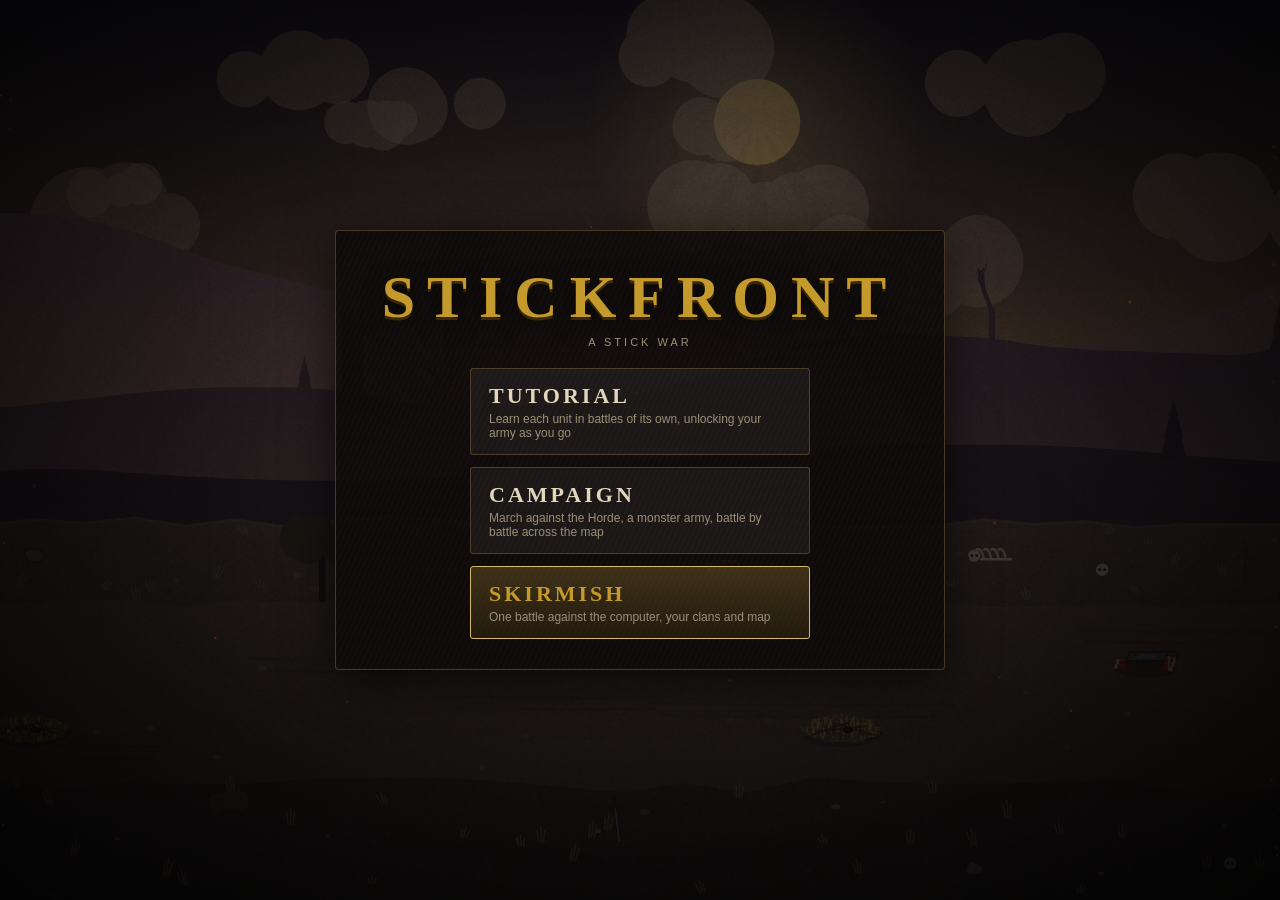
==== commit 74237e93: "Tutorial, campaign against the Horde, Medusa, Hulking Dead Tutorial (main menu): ten lessons against" ====
--- a/game/index.html
+++ b/game/index.html
@@ -146,6 +146,8 @@
 <script src="js/gladiator.js"></script>
 <script src="js/necromancer.js"></script>
 <script src="js/ai.js"></script>
+<script src="js/tutorial.js"></script>
+<script src="js/campaign.js"></script>
 <script src="js/spellfx.js"></script>
 <script src="js/stats.js"></script>
 <script src="js/render.js"></script>
--- a/game/style.css
+++ b/game/style.css
@@ -223,6 +223,90 @@
   position: absolute; top: 10px; right: 10px; padding: 3px 7px; font: 700 9px sans-serif; font-style: normal; letter-spacing: 1.5px; text-transform: uppercase;
   color: #1a1206; background: #d8b030; border: 1px dashed #2a2010; border-radius: 2px;
 }
+/* the tutorial */
+.card.tutorial { width: 640px; max-height: 92vh; overflow-y: auto; }
+.lessons { display: flex; flex-direction: column; gap: 6px; text-align: left; }
+.lesson {
+  display: grid; grid-template-columns: 28px 1fr auto 24px; align-items: center; gap: 10px; padding: 7px 12px; width: 100%;
+  color: var(--text); background: rgba(255, 255, 255, 0.04); border: 1px solid var(--edge); border-radius: 3px; cursor: pointer; text-align: left;
+}
+.lesson:hover:not(:disabled) { border-color: var(--edge-hi); background: rgba(255, 255, 255, 0.09); }
+.lesson:disabled { cursor: not-allowed; opacity: 0.45; }
+.lesson.done { border-color: rgba(216, 184, 96, 0.55); }
+.lesson .ln { font: 700 18px var(--serif); color: var(--gold); text-align: center; }
+.lesson .lt { display: flex; flex-direction: column; gap: 1px; min-width: 0; }
+.lesson .lt b { font: 600 16px var(--serif); letter-spacing: 1px; }
+.lesson .lt i { font-style: normal; color: var(--dim); font-size: 11px; white-space: nowrap; overflow: hidden; text-overflow: ellipsis; }
+.lesson .lr { display: flex; gap: 2px; }
+.lesson .ls { color: var(--gold); font-size: 15px; text-align: center; }
+.uicon { width: 28px; height: 28px; vertical-align: middle; }
+.trialhead { margin: 18px 0 8px; font: 600 15px var(--serif); letter-spacing: 2px; text-transform: uppercase; color: var(--gold); text-align: left; }
+.trialhead i { font: 400 11px sans-serif; color: var(--dim); text-transform: none; letter-spacing: 0; }
+.card.tutorial .row { margin-top: 16px; }
+.card.briefing { width: 560px; text-align: left; }
+.card.briefing h2 { margin: 0 0 10px; font: 700 34px var(--serif); letter-spacing: 3px; color: var(--gold); }
+.card.briefing .sub { margin: 0; }
+.card.briefing p { line-height: 1.55; font-size: 13px; }
+.card.briefing .sides { display: flex; gap: 22px; margin: 12px 0; }
+.card.briefing .sides div { display: flex; align-items: center; gap: 3px; flex-wrap: wrap; }
+.card.briefing .sides span { color: var(--dim); font-size: 11px; letter-spacing: 2px; text-transform: uppercase; margin-right: 6px; }
+.card.briefing .sides i { color: var(--text); font-size: 13px; }
+.counters { margin: 8px 0 12px; padding-left: 18px; font-size: 13px; line-height: 1.6; }
+.counters li::marker { color: var(--gold); }
+.unlock { color: var(--gold); font-size: 13px; }
+.card .unlock { margin: -8px 0 16px; }
+.card.briefing .unlock { margin: 6px 0; }
+.card.briefing .row { justify-content: flex-end; margin-top: 16px; }
+#lessonBox {
+  position: fixed; top: 74px; left: 50%; transform: translateX(-50%); width: min(520px, 92vw); z-index: 3; padding: 8px 12px 10px;
+  background: rgba(14, 11, 9, 0.88); border: 1px solid #8c7046; border-radius: 4px; box-shadow: 0 6px 24px rgba(0, 0, 0, 0.6); font-size: 13px;
+}
+#lessonBox.hidden { display: none; }
+#lessonBox .lbhead { display: flex; align-items: center; gap: 6px; }
+#lessonBox .lbhead b { font: 600 14px var(--serif); color: var(--gold); letter-spacing: 1px; flex: 1; }
+#lessonBox .lbhead span { color: var(--dim); font-size: 11px; }
+#lessonBox .lbhead button { width: 22px; height: 20px; padding: 0; color: var(--text); background: rgba(255, 255, 255, 0.06); border: 1px solid var(--edge); border-radius: 2px; cursor: pointer; }
+#lessonBox .lbhead button:disabled { opacity: 0.35; cursor: default; }
+#lessonBox p { margin: 6px 0 0; line-height: 1.5; }
+#lessonBox.min p { display: none; }
+#lessonBox.closed { top: 100px; width: auto; padding: 3px; background: rgba(14, 11, 9, 0.75); }
+#lessonBox.closed button { padding: 3px 10px; font: 600 12px var(--serif); color: var(--gold); background: none; border: none; cursor: pointer; }
+#lessonBox kbd { font-size: 11px; }
+#lessonBox .lbstat { margin-top: 5px; padding: 3px 8px; color: #f0d898; background: rgba(140, 40, 30, 0.28); border-left: 2px solid #c0432f; font-size: 12px; letter-spacing: 0.5px; }
+#lessonBox .lbstat b { color: #ff9a6a; }
+
+/* the campaign map */
+.card.campaign { width: min(960px, 96vw); padding: 22px 26px 18px; }
+.card.campaign h1 { color: #d8463a; text-shadow: 0 3px 0 #3a0e08, 0 6px 22px rgba(0, 0, 0, 0.8); }
+.cmap { width: 100%; height: auto; display: block; border: 1px solid #5a3a26; border-radius: 3px; box-shadow: inset 0 0 40px rgba(0, 0, 0, 0.8); margin-bottom: 14px; }
+.cmap .river { fill: none; stroke: #2a3a44; stroke-width: 9; opacity: 0.7; }
+.cmap .mtn { fill: #3a2c22; stroke: #1a120c; stroke-width: 1.5; }
+.cmap .snow { fill: none; stroke: #8a7a66; stroke-width: 2; }
+.cmap .tree { fill: none; stroke: #1a120c; stroke-width: 2; stroke-linecap: round; }
+.cmap .region { fill: rgba(216, 190, 140, 0.35); font: 600 15px var(--serif); letter-spacing: 6px; }
+.cmap .region.evil { fill: rgba(230, 80, 60, 0.55); }
+.cmap .road { fill: none; stroke: #8a6a44; stroke-width: 3; stroke-dasharray: 2 9; stroke-linecap: round; }
+.cmap .road.walked { stroke: #d8b860; stroke-dasharray: none; opacity: 0.85; }
+.cmap .node { cursor: pointer; }
+.cmap .node .disc { fill: #2a1c12; stroke: #8a6a44; stroke-width: 2.5; }
+.cmap .node .num { fill: #d8c49a; font: 700 17px var(--serif); text-anchor: middle; pointer-events: none; }
+.cmap .node .lname { fill: #e8dcc0; font: 600 14px var(--serif); text-anchor: middle; paint-order: stroke; stroke: #120c08; stroke-width: 4px; pointer-events: none; }
+.cmap .node .ltag { fill: #1a1206; font: 700 9px sans-serif; letter-spacing: 1.5px; text-anchor: middle; text-transform: uppercase; paint-order: stroke; stroke: #d8b030; stroke-width: 9px; stroke-linejoin: round; pointer-events: none; }
+.cmap .node.open .disc { fill: #5a1410; stroke: #ff6a4a; }
+.cmap .node.open .pulse { fill: none; stroke: #ff6a4a; stroke-width: 2; animation: cmPulse 1.6s ease-out infinite; }
+.cmap .node.done .disc { fill: #6a5020; stroke: #e8c860; }
+.cmap .node.done .num { fill: #1a1206; }
+.cmap .node.locked { opacity: 0.5; cursor: not-allowed; }
+.cmap .node.soon { cursor: not-allowed; }
+.cmap .node.soon .disc { fill: #1a0606; stroke: #a8221c; stroke-dasharray: 4 3; }
+.cmap .node.soon .num { fill: #e05040; font-size: 22px; }
+.cmap .node:hover:not(.locked):not(.soon) .disc { stroke-width: 4; }
+@keyframes cmPulse { 0% { r: 20; opacity: 1; } 100% { r: 34; opacity: 0; } }
+.card.briefing.camp h2 { color: #e05040; }
+.card.briefing .goal { color: #f0d898; }
+.card.briefing .foes { display: flex; flex-wrap: wrap; gap: 6px; align-items: center; margin: 10px 0; }
+.card.briefing .foes span { color: var(--dim); font-size: 11px; letter-spacing: 2px; text-transform: uppercase; margin-right: 4px; }
+.card.briefing .foes i { font-style: normal; font-size: 12px; padding: 2px 8px; color: #f0c0b0; background: rgba(140, 30, 24, 0.35); border: 1px solid rgba(200, 70, 50, 0.45); border-radius: 2px; }
 .hint { margin: 18px 0 0; color: var(--dim); font-size: 12px; line-height: 1.6; }
 .stats { display: flex; gap: 22px; justify-content: center; margin: 0 0 22px; }
 .stats div { display: flex; flex-direction: column; }
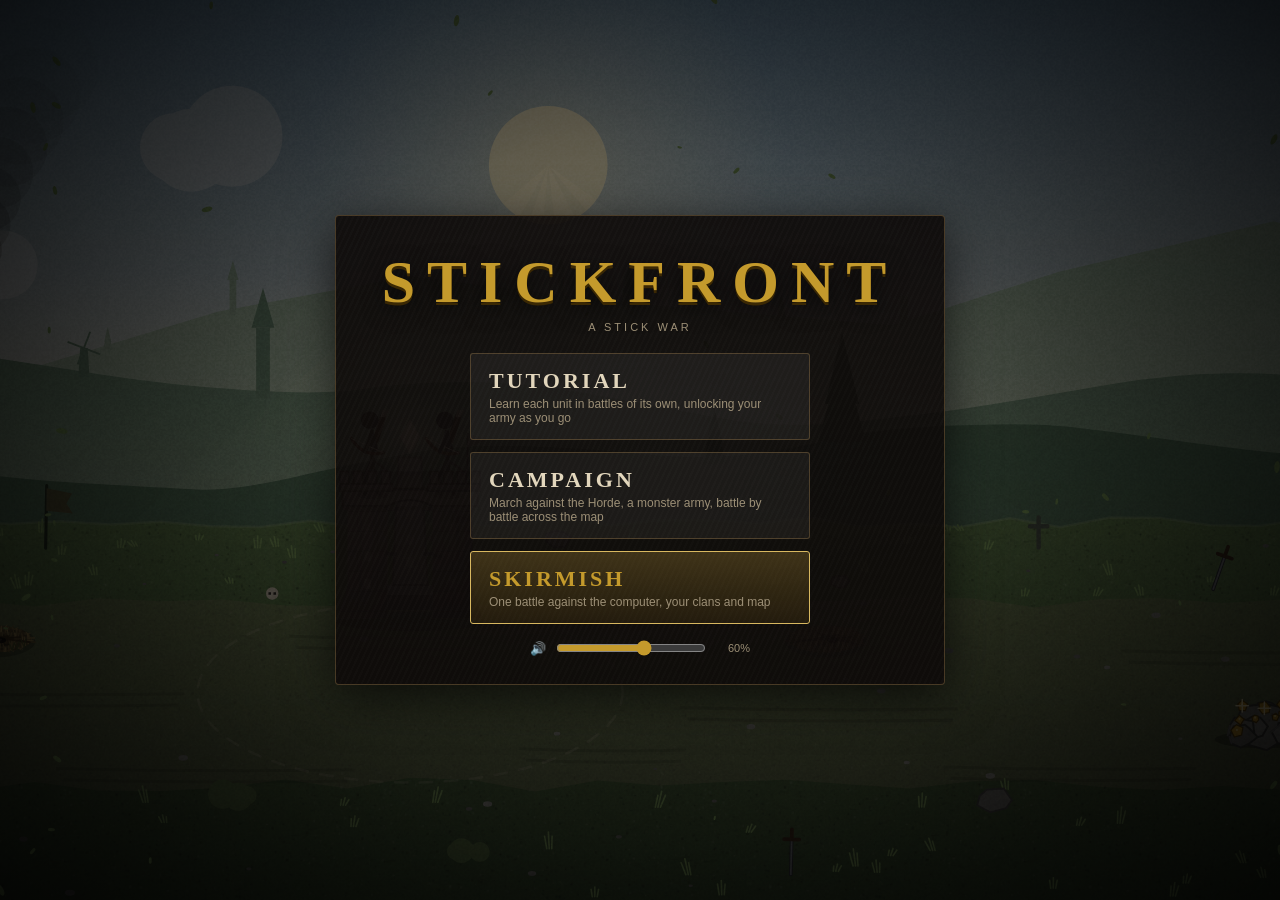
==== commit b8aed4e8: "Synthesized sound, volume slider, short play link - audio.js: Web Audio sound with no files. Unit an" ====
--- a/game/index.html
+++ b/game/index.html
@@ -63,6 +63,7 @@
       <button id="pmRestart">Restart this map</button>
       <button id="pmNew">New game</button>
       <button id="pmHelp">Controls</button>
+      <div id="pmVol"></div>
     </div>
   </div>
 </div>
@@ -153,6 +154,7 @@
 <script src="js/render.js"></script>
 <script src="js/light.js"></script>
 <script src="js/ui.js"></script>
+<script src="js/audio.js"></script>
 <script src="js/main.js"></script>
 </body>
 </html>
--- a/game/style.css
+++ b/game/style.css
@@ -307,6 +307,11 @@
 .card.briefing .foes { display: flex; flex-wrap: wrap; gap: 6px; align-items: center; margin: 10px 0; }
 .card.briefing .foes span { color: var(--dim); font-size: 11px; letter-spacing: 2px; text-transform: uppercase; margin-right: 4px; }
 .card.briefing .foes i { font-style: normal; font-size: 12px; padding: 2px 8px; color: #f0c0b0; background: rgba(140, 30, 24, 0.35); border: 1px solid rgba(200, 70, 50, 0.45); border-radius: 2px; }
+.volctl { display: inline-flex; align-items: center; gap: 8px; color: var(--dim); font-size: 13px; cursor: pointer; }
+.volctl input { width: 150px; accent-color: #c49a2c; cursor: pointer; }
+.volctl span { min-width: 34px; font-size: 11px; text-align: right; }
+.menuvol { margin-top: 14px; }
+#pmVol { display: flex; justify-content: center; margin-top: 4px; }
 .hint { margin: 18px 0 0; color: var(--dim); font-size: 12px; line-height: 1.6; }
 .stats { display: flex; gap: 22px; justify-content: center; margin: 0 0 22px; }
 .stats div { display: flex; flex-direction: column; }
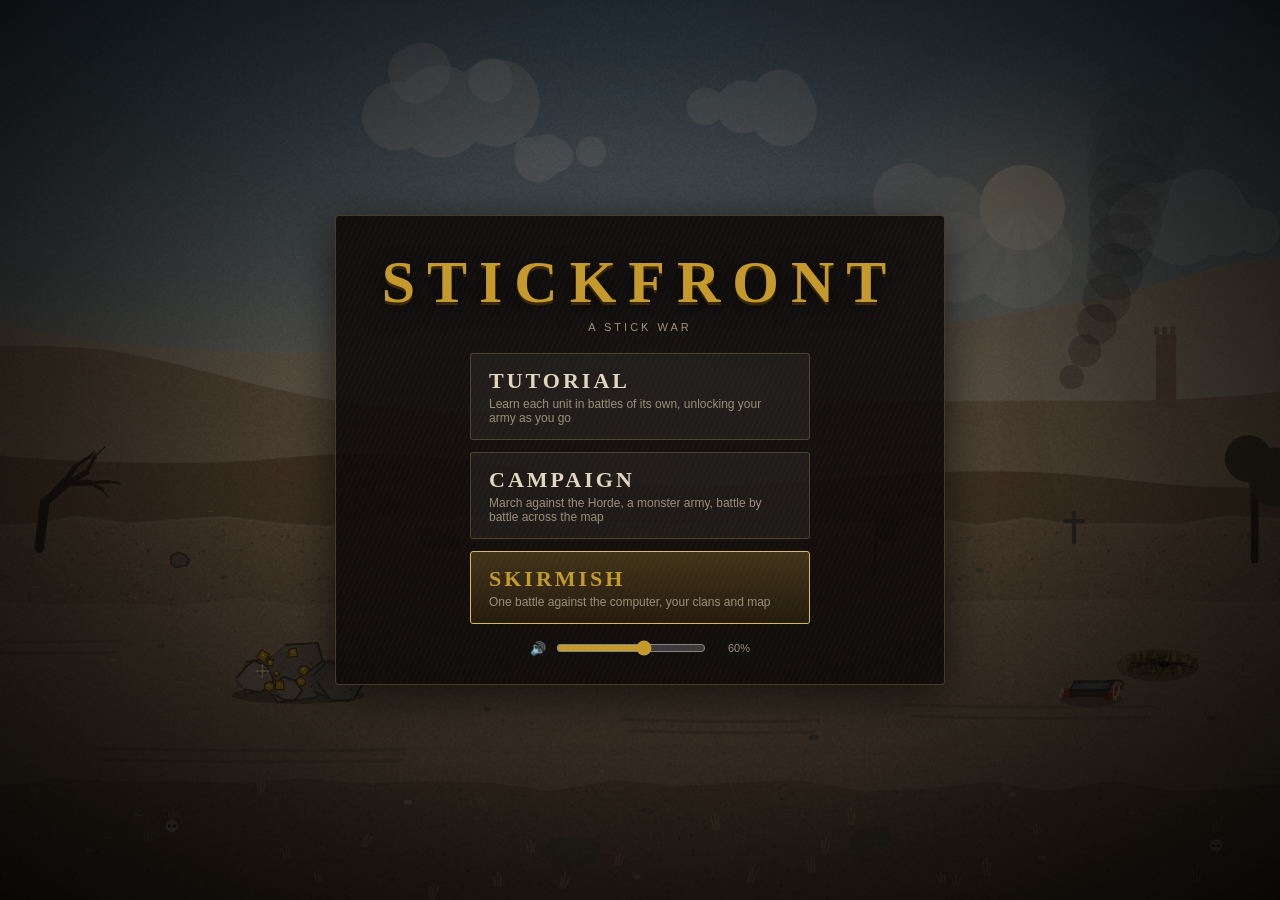
==== commit 9909efab: "Army command buttons around the minimap Pickaxe (workers shelter / siege mode), sword (attack or ret" ====
--- a/game/index.html
+++ b/game/index.html
@@ -17,27 +17,37 @@
     <button id="prio" data-tip="Where newly trained miners go: Mine gold, Pray at the statue, or Pan the castle stream. Click to change."></button>
   </div>
 
-  <canvas id="minimap" width="440" height="60" data-tip="Click or drag to move the camera"></canvas>
-
-  <div id="stances" class="panel">
-    <button data-stance="garrison" data-tip="Garrison (Q) — the whole army retreats inside the castle and heals; miners pan the stream; castle archers shoot faster. Shift+Q orders only the selected units.">
-      <svg viewBox="0 0 24 24"><path d="M2 22V7h2.6v2.6h2.6V7h2.6v2.6h4.4V7h2.6v2.6h2.6V7H22v15z" fill="currentColor"/><path d="M8 22v-6.5a4 4 0 0 1 8 0V22z" fill="#120d0a"/><path d="M9.6 14.2V22M12 11.8V22M14.4 14.2V22M8.4 16.8h7.2M8.4 19.4h7.2" stroke="currentColor" stroke-width=".9"/><path d="M2 12.5h6M16 12.5h6" stroke="#120d0a" stroke-width=".7" opacity=".5"/></svg><span>Garrison</span><kbd>Q</kbd>
-    </button>
-    <button data-stance="defend" data-tip="Defend (W) — the whole army holds the line in front of your statue. Shift+W orders only the selected units.">
-      <svg viewBox="0 0 24 24"><path d="M12 1.5l8.5 3v6.5c0 5.6-3.7 9.9-8.5 11.5C7.2 20.9 3.5 16.6 3.5 11V4.5z" fill="currentColor"/><path d="M12 4.2v15.6M6 10h12" stroke="#120d0a" stroke-width="1.5" opacity=".5"/><circle cx="12" cy="10" r="2.3" fill="#120d0a" opacity=".65"/><path d="M12 3.2l6.8 2.4" stroke="#fff" stroke-width=".8" opacity=".25"/></svg><span>Defend</span><kbd>W</kbd>
-    </button>
-    <button data-stance="attack" data-tip="Attack (E) — the whole army marches on the enemy statue. Shift+E orders only the selected units.">
-      <svg viewBox="0 0 24 24" fill="none" stroke="currentColor" stroke-linecap="round"><path d="M3.5 3.5L15 15M20.5 3.5L9 15" stroke-width="2.3"/><path d="M12.6 17.4l4.8-4.8M6.6 12.6l4.8 4.8" stroke-width="2.2"/><path d="M16.6 16.6l3.4 3.4M7.4 16.6L4 20" stroke-width="3"/></svg><span>Attack</span><kbd>E</kbd>
-    </button>
-    <button id="btnFlag" data-tip="Muster point (G) — click the battlefield to choose where newly trained soldiers gather and where the army forms its defend line. Right-click this button to clear it.">
-      <svg viewBox="0 0 24 24"><path d="M5 22.5V1.5" stroke="currentColor" stroke-width="2" stroke-linecap="round"/><path d="M6 3h13.5l-3.2 4.6 3.2 4.6H6z" fill="currentColor"/><path d="M9.5 7.4l2 2 3.6-3.6" stroke="#120d0a" stroke-width="1.3" fill="none"/></svg><span>Muster</span><kbd>G</kbd>
-    </button>
-    <button id="btnMiners" data-tip="Miners in (Z) — only your miners retreat into the castle; the army keeps its orders. Click again to send them back to work.">
-      <svg viewBox="0 0 24 24"><path d="M2 22V13a5 5 0 0 1 10 0v9z" fill="currentColor" opacity=".55"/><path d="M13 3.5c3.4-.4 6.8 1.6 8.3 4.8" stroke="currentColor" stroke-width="2.2" fill="none" stroke-linecap="round"/><path d="M17.6 5.2L12 14" stroke="currentColor" stroke-width="1.8" stroke-linecap="round"/><path d="M22 19h-7.5m2.6-2.6L14.5 19l2.6 2.6" stroke="currentColor" stroke-width="1.6" fill="none" stroke-linecap="round"/></svg><span>Miners</span><kbd>Z</kbd>
-    </button>
-    <button id="btnSiege" data-tip="Siege mode (Shift+Z) — a toggle: while it's on, your miners take shelter in the castle (and pan) whenever enemies they can't handle come near, and go back to work once it's clear. Pressing Z yourself turns it off.">
-      <svg viewBox="0 0 24 24"><path d="M3 22V8h3v3h3V8h6v3h3V8h3v14z" fill="currentColor" opacity=".55"/><path d="M12 7.5l5 1.8v3.9c0 3.3-2.2 5.8-5 6.8-2.8-1-5-3.5-5-6.8V9.3z" fill="currentColor"/><path d="M9.5 13.2l1.8 1.8 3.3-3.3" stroke="#120d0a" stroke-width="1.4" fill="none" stroke-linecap="round"/></svg><span>Siege</span><kbd>⇧Z</kbd>
-    </button>
+  <!-- army commands flank the minimap: workers on the left, the army on the right -->
+  <div id="cmdbar">
+    <div class="cmdside">
+      <button id="btnPick" class="cmd" data-tip="Workers (Z) — your miners and architects drop their work and shelter in the castle, panning the stream. Click again to send them back to work. Right-click (or Shift+Z) for Siege mode: they shelter on their own whenever enemies they can't handle come near.">
+        <svg viewBox="0 0 24 24"><path d="M2.6 8.4C6.4 3.3 13.6 1.4 19.4 3.6c-4.6.2-9.6 2.6-13 6.4z" fill="currentColor"/><path d="M19.4 3.6c.9 2.9.6 6-.8 8.9-.2-2.4-1.1-4.6-2.6-6.3z" fill="currentColor" opacity=".8"/><path d="M14.8 6.4L4 21.6" stroke="currentColor" stroke-width="2.4" stroke-linecap="round"/><path d="M13.4 8.4l1.9 1.4" stroke="#120d0a" stroke-width="1.2"/></svg>
+        <span>Workers</span><i class="badge" data-tip="Siege mode is on">S</i>
+      </button>
+    </div>
+    <div class="cmdmid">
+      <canvas id="minimap" width="440" height="60" data-tip="Click or drag to move the camera"></canvas>
+      <div id="cmdlow">
+        <button id="btnDefend" class="mini" data-tip="Defend (W) — the whole army holds the line in front of your statue, or at the muster flag. Shift+W orders only the selected units.">
+          <svg viewBox="0 0 24 24"><path d="M11 7l6.5 2.3v5c0 4.3-2.9 7.6-6.5 8.8-3.6-1.2-6.5-4.5-6.5-8.8v-5z" fill="currentColor"/><path d="M11 9.4v11.2M6.8 13.8h8.4" stroke="#120d0a" stroke-width="1.2" opacity=".55"/><path d="M17 1v8" stroke="currentColor" stroke-width="1.4" stroke-linecap="round"/><path d="M17.6 1.6h4.9l-1.3 1.9 1.3 1.9h-4.9z" fill="currentColor"/></svg>
+          <span>Defend</span><kbd>W</kbd>
+        </button>
+        <button id="btnFlag" class="mini" data-tip="Muster point (G) — click the battlefield to choose where newly trained soldiers gather and where the army forms its defend line. Right-click this button to clear it.">
+          <svg viewBox="0 0 24 24"><path d="M5 22.5V1.5" stroke="currentColor" stroke-width="2" stroke-linecap="round"/><path d="M6 3h13.5l-3.2 4.6 3.2 4.6H6z" fill="currentColor"/></svg>
+          <span>Muster</span><kbd>G</kbd>
+        </button>
+      </div>
+    </div>
+    <div class="cmdside">
+      <button id="btnSword" class="cmd" data-tip="Attack / Retreat (E) — the whole army marches on the enemy statue. While it attacks, click again to retreat: everyone falls back inside the castle to heal (Q). Shift+E orders only the selected units.">
+        <svg viewBox="0 0 24 24"><path d="M12 .3l1.6 2.6v13.4h-3.2V2.9z" fill="currentColor"/><path d="M12 2.4v13.4" stroke="#120d0a" stroke-width=".8" opacity=".45"/><path d="M7.4 16.3h9.2l-.8 1.7H8.2z" fill="currentColor"/><path d="M11.1 18h1.8v3.5h-1.8z" fill="currentColor" opacity=".85"/><circle cx="12" cy="22.5" r="1.3" fill="currentColor"/></svg>
+        <span>Attack</span>
+      </button>
+      <button id="btnShield" class="cmd" data-tip="Advance (C) — the whole army marches forward together in formation, melee in front and archers behind, fighting only what is in reach. With soldiers selected, C advances just them.">
+        <svg viewBox="0 0 24 24"><path d="M12 1.5l8.5 3v6.5c0 5.6-3.7 9.9-8.5 11.5C7.2 20.9 3.5 16.6 3.5 11V4.5z" fill="currentColor"/><path d="M12 4.2v15.6M6 10h12" stroke="#120d0a" stroke-width="1.5" opacity=".5"/><circle cx="12" cy="10" r="2.3" fill="#120d0a" opacity=".65"/><path d="M12 3.2l6.8 2.4" stroke="#fff" stroke-width=".8" opacity=".25"/></svg>
+        <span>Advance</span>
+      </button>
+    </div>
   </div>
 
   <div id="train" class="panel"></div>
@@ -88,13 +98,14 @@
     </dl>
     <dl>
       <dt>A / D, arrows, wheel, screen edge</dt><dd>Scroll camera</dd>
-      <dt>Q / W / E</dt><dd>Whole army: Garrison / Defend / Attack</dd>
+      <dt>Q / W / E</dt><dd>Whole army: Retreat into the castle / Defend / Attack (E again retreats)</dd>
+      <dt>C</dt><dd>Advance in formation (the selected soldiers, or the whole army)</dd>
       <dt>Shift + Q / W / E</dt><dd>Selected units only</dd>
       <dt>Shift+E / C / Shift+C</dt><dd>Selected units attack / advance / retreat together in formation</dd>
       <dt>K</dt><dd>Defend trench (selected melee)</dd>
       <dt>I / O</dt><dd>Miners: mine / pray</dd>
       <dt>G</dt><dd>Place the muster point (new troops gather and the defend line forms there)</dd>
-      <dt>Z</dt><dd>Miners only: retreat into / leave the castle</dd>
+      <dt>Z / Shift+Z</dt><dd>Miners and architects: shelter in / leave the castle; Siege mode</dd>
       <dt>`, 1 – 6, comma, 9, 0, −, =, [</dt><dd>Train Architect / Miner / Swordwrath / Archer / Spearton / Cleric / Warlock / Quartermaster / Gladiator / Necromancer / Giant / Ninja / Kestrel</dd>
       <dt>M</dt><dd>Ninjas with Throwing Stars: switch weapon (Auto / Blade / Stars)</dd>
       <dt>7 8</dt><dd>Cast the selected mages' spells (Shift for the Warlock when both are selected)</dd>
--- a/game/style.css
+++ b/game/style.css
@@ -54,24 +54,39 @@
 .ico.mana { width: 10px; height: 10px; margin: 0 2px; transform: rotate(45deg); background: linear-gradient(135deg, #cdeaf4, var(--mana) 50%, #164d66); }
 .ico.pop { border-radius: 50% 50% 3px 3px; background: linear-gradient(#d8ccb0, #7d7058); width: 11px; }
 
-/* minimap only, top center */
+/* top center: the minimap, flanked by the army commands (workers left, army right), with
+   Defend and Muster tucked underneath */
+#cmdbar { position: absolute; top: 10px; left: 50%; transform: translateX(-50%); display: flex; align-items: flex-start; gap: 6px; }
+.cmdside { display: flex; gap: 4px; }
+.cmdmid { display: flex; flex-direction: column; align-items: center; }
 #minimap {
-  position: absolute; top: 10px; left: 50%; transform: translateX(-50%);
-  width: 440px; height: 60px; border: 1px solid var(--edge); border-radius: 3px; cursor: pointer;
+  display: block; width: 440px; height: 60px; border: 1px solid var(--edge); border-radius: 3px; cursor: pointer;
   box-shadow: 0 4px 16px rgba(0, 0, 0, 0.6); filter: saturate(0.8);
 }
-
-/* stances */
-#stances { position: absolute; top: 10px; right: 10px; display: flex; gap: 4px; padding: 4px; }
-#stances button {
-  width: 62px; padding: 5px 3px 3px; display: flex; flex-direction: column; align-items: center; gap: 1px;
-  background: rgba(255, 255, 255, 0.03); color: var(--dim);
-  border: 1px solid rgba(255, 255, 255, 0.07); border-radius: 3px; font-size: 10px;
-}
-#stances button svg { width: 20px; height: 20px; fill: currentColor; }
-#stances button:hover { color: var(--text); background: rgba(255, 255, 255, 0.07); }
-#stances button.on { color: #1a1206; background: linear-gradient(#b8923a, #7a5c18); border-color: #d8b860; }
-#stances button.on kbd { color: #2e2208; border-color: rgba(46, 34, 8, 0.5); background: transparent; }
+#cmdbar button { color: var(--dim); background: linear-gradient(rgba(34, 27, 21, 0.94), rgba(16, 12, 9, 0.94)); border: 1px solid var(--edge); cursor: pointer; }
+#cmdbar button:hover { color: var(--text); border-color: var(--edge-hi); }
+#cmdbar button.on { color: #1a1206; background: linear-gradient(#b8923a, #7a5c18); border-color: #d8b860; }
+#cmdbar button.on kbd { color: #2e2208; border-color: rgba(46, 34, 8, 0.5); background: transparent; }
+#cmdbar .cmd {
+  position: relative; width: 58px; height: 62px; padding: 6px 2px 4px; border-radius: 4px;
+  display: flex; flex-direction: column; align-items: center; justify-content: space-between;
+  font: 600 10px var(--serif); letter-spacing: 0.5px; box-shadow: 0 4px 14px rgba(0, 0, 0, 0.55);
+}
+#cmdbar .cmd svg { width: 32px; height: 32px; }
+#cmdbar .cmd.back { color: #f0a898; border-color: #8c3a2c; }   /* the army is falling back */
+#cmdbar .badge {
+  display: none; position: absolute; top: 2px; right: 2px; width: 13px; height: 13px; border-radius: 50%;
+  font: 700 9px/13px sans-serif; font-style: normal; color: #1a1206; background: #c49a2c;
+}
+#cmdbar .cmd.siege .badge { display: block; }
+#cmdbar .cmd.siege.on .badge { color: #e8dcc0; background: #3a2a10; }
+#cmdlow { display: flex; gap: 4px; margin-top: -1px; }
+#cmdbar .mini {
+  display: flex; align-items: center; gap: 4px; height: 21px; padding: 0 7px 0 5px;
+  border-top: none; border-radius: 0 0 4px 4px; font-size: 10px;
+}
+#cmdbar .mini svg { width: 15px; height: 15px; }
+#cmdbar .mini kbd { font-size: 9px; padding: 0 3px; }
 
 /* compact training bar */
 #train { position: absolute; bottom: 10px; left: 50%; transform: translateX(-50%); display: flex; align-items: center; gap: 10px; padding: 8px; }
@@ -174,7 +189,7 @@
 #tip em { color: var(--dim); font-size: 11px; }
 
 #toast {
-  position: absolute; top: 82px; left: 50%; transform: translate(-50%, -6px); opacity: 0;
+  position: absolute; top: 106px; left: 50%; transform: translate(-50%, -6px); opacity: 0;
   padding: 6px 16px; border-radius: 3px; background: rgba(14, 11, 9, 0.9); border: 1px solid var(--edge);
   font-size: 13px; transition: opacity 0.2s, transform 0.2s; pointer-events: none; white-space: nowrap;
 }
@@ -258,7 +273,7 @@
 .card.briefing .unlock { margin: 6px 0; }
 .card.briefing .row { justify-content: flex-end; margin-top: 16px; }
 #lessonBox {
-  position: fixed; top: 74px; left: 50%; transform: translateX(-50%); width: min(520px, 92vw); z-index: 3; padding: 8px 12px 10px;
+  position: fixed; top: 104px; left: 50%; transform: translateX(-50%); width: min(520px, 92vw); z-index: 3; padding: 8px 12px 10px;
   background: rgba(14, 11, 9, 0.88); border: 1px solid #8c7046; border-radius: 4px; box-shadow: 0 6px 24px rgba(0, 0, 0, 0.6); font-size: 13px;
 }
 #lessonBox.hidden { display: none; }
@@ -269,7 +284,7 @@
 #lessonBox .lbhead button:disabled { opacity: 0.35; cursor: default; }
 #lessonBox p { margin: 6px 0 0; line-height: 1.5; }
 #lessonBox.min p { display: none; }
-#lessonBox.closed { top: 100px; width: auto; padding: 3px; background: rgba(14, 11, 9, 0.75); }
+#lessonBox.closed { top: 104px; width: auto; padding: 3px; background: rgba(14, 11, 9, 0.75); }
 #lessonBox.closed button { padding: 3px 10px; font: 600 12px var(--serif); color: var(--gold); background: none; border: none; cursor: pointer; }
 #lessonBox kbd { font-size: 11px; }
 #lessonBox .lbstat { margin-top: 5px; padding: 3px 8px; color: #f0d898; background: rgba(140, 40, 30, 0.28); border-left: 2px solid #c0432f; font-size: 12px; letter-spacing: 0.5px; }
@@ -328,7 +343,8 @@
 #helpClose { margin-top: 14px; }
 
 @media (max-width: 1100px) {
-  #minimap { top: 56px; width: 320px; }
+  #cmdbar { top: 56px; }
+  #minimap { width: 320px; }
 }
 
 
@@ -347,12 +363,10 @@
 #sel .acts:empty { display: none; }
 #sel .acts .act { margin-top: 5px; }
 #sel .act.on { color: #1a1206; background: linear-gradient(#b8923a, #7a5c18); border-color: #d8b860; }
-#stances #btnFlag.on { color: var(--gold); border-color: var(--edge-hi); }
 
 /* castle upgrade button at the end of the unit bar */
 .upgbtn.castlebtn { width: 26px; height: 87px; display: flex; align-items: center; justify-content: center; }
 .upgbtn.castlebtn svg { width: 20px; height: 20px; fill: currentColor; }
-#stances #btnMiners.on { color: #1a1206; background: linear-gradient(#b8923a, #7a5c18); border-color: #d8b860; }
 
 /* ---------------------------------------------------------------- layout v4
    training bar bottom-left, command card bottom-right, system buttons up top */
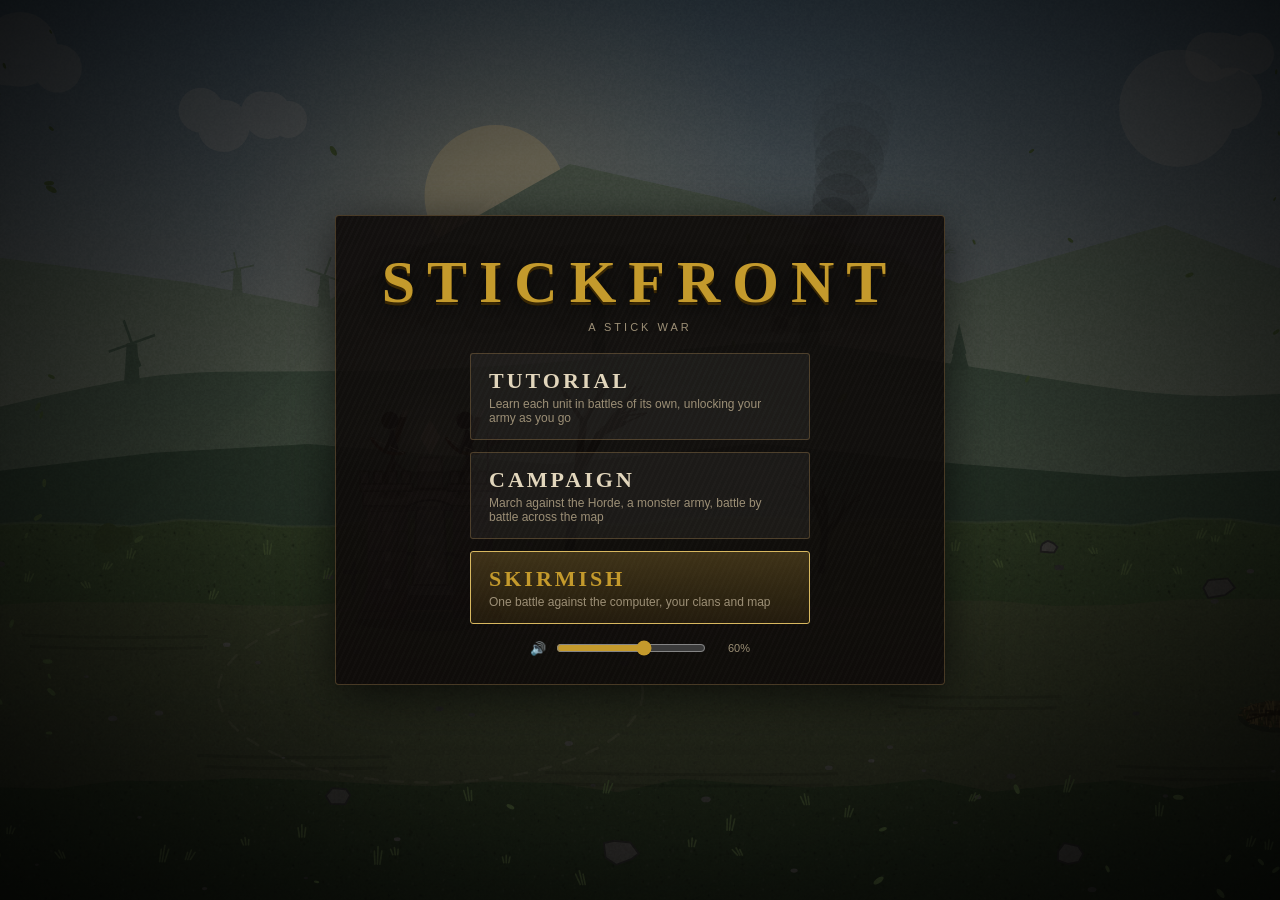
==== commit 2546b91a: "Skinny arrow command buttons on both sides of the minimap A pickaxe, sword and shield on each side: " ====
--- a/game/index.html
+++ b/game/index.html
@@ -17,14 +17,9 @@
     <button id="prio" data-tip="Where newly trained miners go: Mine gold, Pray at the statue, or Pan the castle stream. Click to change."></button>
   </div>
 
-  <!-- army commands flank the minimap: workers on the left, the army on the right -->
+  <!-- army commands flank the minimap (built in ui.js): pull back on the left, push forward on the right -->
   <div id="cmdbar">
-    <div class="cmdside">
-      <button id="btnPick" class="cmd" data-tip="Workers (Z) — your miners and architects drop their work and shelter in the castle, panning the stream. Click again to send them back to work. Right-click (or Shift+Z) for Siege mode: they shelter on their own whenever enemies they can't handle come near.">
-        <svg viewBox="0 0 24 24"><path d="M2.6 8.4C6.4 3.3 13.6 1.4 19.4 3.6c-4.6.2-9.6 2.6-13 6.4z" fill="currentColor"/><path d="M19.4 3.6c.9 2.9.6 6-.8 8.9-.2-2.4-1.1-4.6-2.6-6.3z" fill="currentColor" opacity=".8"/><path d="M14.8 6.4L4 21.6" stroke="currentColor" stroke-width="2.4" stroke-linecap="round"/><path d="M13.4 8.4l1.9 1.4" stroke="#120d0a" stroke-width="1.2"/></svg>
-        <span>Workers</span><i class="badge" data-tip="Siege mode is on">S</i>
-      </button>
-    </div>
+    <div class="cmdside" id="cmdL"></div>
     <div class="cmdmid">
       <canvas id="minimap" width="440" height="60" data-tip="Click or drag to move the camera"></canvas>
       <div id="cmdlow">
@@ -38,16 +33,7 @@
         </button>
       </div>
     </div>
-    <div class="cmdside">
-      <button id="btnSword" class="cmd" data-tip="Attack / Retreat (E) — the whole army marches on the enemy statue. While it attacks, click again to retreat: everyone falls back inside the castle to heal (Q). Shift+E orders only the selected units.">
-        <svg viewBox="0 0 24 24"><path d="M12 .3l1.6 2.6v13.4h-3.2V2.9z" fill="currentColor"/><path d="M12 2.4v13.4" stroke="#120d0a" stroke-width=".8" opacity=".45"/><path d="M7.4 16.3h9.2l-.8 1.7H8.2z" fill="currentColor"/><path d="M11.1 18h1.8v3.5h-1.8z" fill="currentColor" opacity=".85"/><circle cx="12" cy="22.5" r="1.3" fill="currentColor"/></svg>
-        <span>Attack</span>
-      </button>
-      <button id="btnShield" class="cmd" data-tip="Advance (C) — the whole army marches forward together in formation, melee in front and archers behind, fighting only what is in reach. With soldiers selected, C advances just them.">
-        <svg viewBox="0 0 24 24"><path d="M12 1.5l8.5 3v6.5c0 5.6-3.7 9.9-8.5 11.5C7.2 20.9 3.5 16.6 3.5 11V4.5z" fill="currentColor"/><path d="M12 4.2v15.6M6 10h12" stroke="#120d0a" stroke-width="1.5" opacity=".5"/><circle cx="12" cy="10" r="2.3" fill="#120d0a" opacity=".65"/><path d="M12 3.2l6.8 2.4" stroke="#fff" stroke-width=".8" opacity=".25"/></svg>
-        <span>Advance</span>
-      </button>
-    </div>
+    <div class="cmdside" id="cmdR"></div>
   </div>
 
   <div id="train" class="panel"></div>
@@ -98,7 +84,7 @@
     </dl>
     <dl>
       <dt>A / D, arrows, wheel, screen edge</dt><dd>Scroll camera</dd>
-      <dt>Q / W / E</dt><dd>Whole army: Retreat into the castle / Defend / Attack (E again retreats)</dd>
+      <dt>Q / W / E</dt><dd>Whole army: Retreat into the castle / Defend / Attack</dd>
       <dt>C</dt><dd>Advance in formation (the selected soldiers, or the whole army)</dd>
       <dt>Shift + Q / W / E</dt><dd>Selected units only</dd>
       <dt>Shift+E / C / Shift+C</dt><dd>Selected units attack / advance / retreat together in formation</dd>
--- a/game/style.css
+++ b/game/style.css
@@ -68,14 +68,14 @@
 #cmdbar button.on { color: #1a1206; background: linear-gradient(#b8923a, #7a5c18); border-color: #d8b860; }
 #cmdbar button.on kbd { color: #2e2208; border-color: rgba(46, 34, 8, 0.5); background: transparent; }
 #cmdbar .cmd {
-  position: relative; width: 58px; height: 62px; padding: 6px 2px 4px; border-radius: 4px;
+  position: relative; width: 26px; height: 62px; padding: 7px 0 5px; border-radius: 4px;
   display: flex; flex-direction: column; align-items: center; justify-content: space-between;
-  font: 600 10px var(--serif); letter-spacing: 0.5px; box-shadow: 0 4px 14px rgba(0, 0, 0, 0.55);
-}
-#cmdbar .cmd svg { width: 32px; height: 32px; }
-#cmdbar .cmd.back { color: #f0a898; border-color: #8c3a2c; }   /* the army is falling back */
+  box-shadow: 0 4px 14px rgba(0, 0, 0, 0.55);
+}
+#cmdbar .cmd svg { width: 20px; height: 20px; }
+#cmdbar .cmd svg.arrow { width: 16px; height: 16px; }
 #cmdbar .badge {
-  display: none; position: absolute; top: 2px; right: 2px; width: 13px; height: 13px; border-radius: 50%;
+  display: none; position: absolute; top: -5px; right: -5px; width: 13px; height: 13px; border-radius: 50%;
   font: 700 9px/13px sans-serif; font-style: normal; color: #1a1206; background: #c49a2c;
 }
 #cmdbar .cmd.siege .badge { display: block; }
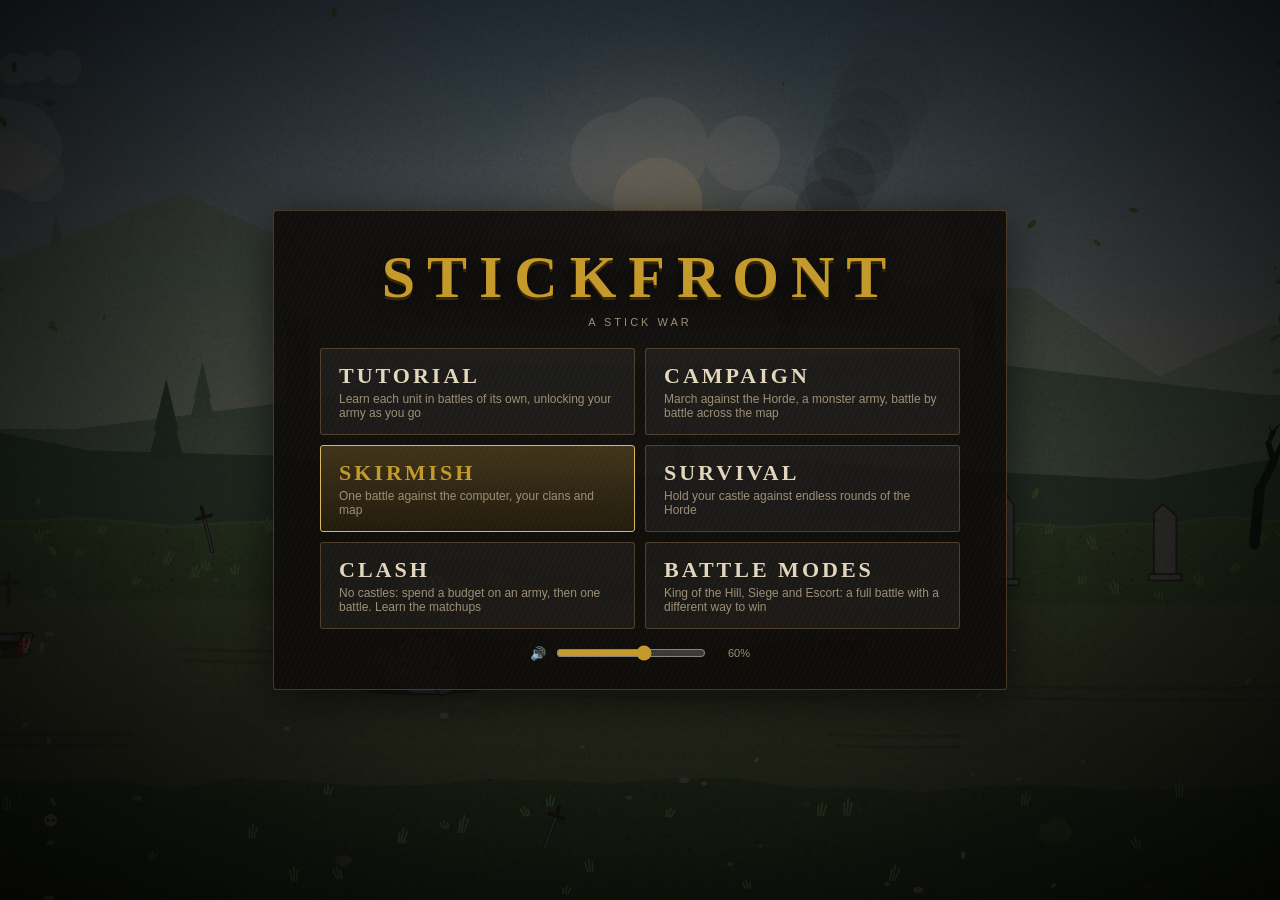
==== commit a6ddf8d2: "Castle Wizard, more traps, repair rework, and new game modes - Architect (one per side): spike pits," ====
--- a/game/index.html
+++ b/game/index.html
@@ -79,6 +79,8 @@
       <dt>Right-click your statue</dt><dd>Miners pray there for mana (4 at a time)</dd>
       <dt>Right-click your castle</dt><dd>Selected units garrison and heal (miners pan)</dd>
       <dt>Right-click your trench</dt><dd>Builders finish, repair or palisade it; soldiers defend it</dd>
+      <dt>Right-click your works</dt><dd>Castle Wizard: ward a statue, trench or tower, enchant a trap. Architect: finish or re-arm a trap, reinforce a rune, repair the statue</dd>
+      <dt>Right-click your wizard tower</dt><dd>A Necromancer, Cleric or Warlock climbs up: a Graveyard, Sanctum or Spire</dd>
       <dt>Click a building</dt><dd>Its upgrades: the Barracks (infantry), Mage Tower, Archery Range, Workers' Lodge and Giant Pit. The rampart and tower hold the castle's upgrades</dd>
       <dt>Right-click a unit button</dt><dd>Cancel one queued unit (refunds gold). Each colour group trains one unit at a time</dd>
     </dl>
@@ -92,14 +94,15 @@
       <dt>I / O</dt><dd>Miners: mine / pray</dd>
       <dt>G</dt><dd>Place the muster point (new troops gather and the defend line forms there)</dd>
       <dt>Z / Shift+Z</dt><dd>Miners and architects: shelter in / leave the castle; Siege mode</dd>
-      <dt>`, 1 – 6, comma, 9, 0, −, =, [</dt><dd>Train Architect / Miner / Swordwrath / Archer / Spearton / Cleric / Warlock / Quartermaster / Gladiator / Necromancer / Giant / Ninja / Kestrel</dd>
+      <dt>`, 1 – 6, comma, period, 9, 0, −, =, [</dt><dd>Train Architect / Miner / Swordwrath / Archer / Spearton / Cleric / Warlock / Quartermaster / Castle Wizard / Gladiator / Necromancer / Giant / Ninja / Kestrel</dd>
       <dt>M</dt><dd>Ninjas with Throwing Stars: switch weapon (Auto / Blade / Stars)</dd>
       <dt>7 8</dt><dd>Cast the selected mages' spells (Shift for the Warlock when both are selected)</dd>
       <dt>L</dt><dd>Toggle mage auto-cast (Necromancer: zombies charge)</dd>
       <dt>U</dt><dd>Cycle upgrade panels</dd>
       <dt>R</dt><dd>Refit selected veterans with new upgrades</dd>
       <dt>B / J / Y / N</dt><dd>Architects: dig trench / palisade / repair. Quartermasters: replenish a deposit</dd>
-      <dt>Shift + B / N / Y</dt><dd>Architects: tar pit / mine / archer tower</dd>
+      <dt>Shift + B / N / K / L / M / Y</dt><dd>Architect: tar pit / mine / spike pit / caltrops / snare / archer tower</dd>
+      <dt>Shift + F / V / X</dt><dd>Castle Wizard: binding rune / hex rune / dread sigil</dd>
       <dt>X</dt><dd>Shield wall (Spearton with Shields)</dd>
       <dt>F / V</dt><dd>Select all Swordwrath / Miners</dd>
       <dt>Ctrl + A</dt><dd>Select everything</dd>
@@ -140,13 +143,17 @@
 <script src="js/giants.js"></script>
 <script src="js/game.js"></script>
 <script src="js/build.js"></script>
+<script src="js/wizard.js"></script>
 <script src="js/quartermaster.js"></script>
 <script src="js/gladiator.js"></script>
 <script src="js/necromancer.js"></script>
 <script src="js/ai.js"></script>
 <script src="js/tutorial.js"></script>
 <script src="js/campaign.js"></script>
+<script src="js/modes.js"></script>
+<script src="js/modes2.js"></script>
 <script src="js/spellfx.js"></script>
+<script src="js/works.js"></script>
 <script src="js/stats.js"></script>
 <script src="js/render.js"></script>
 <script src="js/light.js"></script>
--- a/game/style.css
+++ b/game/style.css
@@ -125,6 +125,8 @@
 .tb .prog i { display: block; height: 100%; width: 0; background: var(--gc); }
 .tb.poor .cost { color: var(--red); }
 .tb.poor canvas { opacity: 0.5; filter: grayscale(0.6); }
+.tb.full canvas { opacity: 0.35; filter: grayscale(1); }
+.tb.full .cost { color: var(--dim); }
 .tb.training { box-shadow: 0 0 0 1px var(--gc), 0 0 8px color-mix(in srgb, var(--gc) 60%, transparent); }
 .tb.queued:not(.training) canvas { opacity: 0.8; }
 .upgbtn {
@@ -531,3 +533,42 @@
 .ubtn .study svg { width: 100%; height: 100%; display: block; }
 .ubtn .study:hover { opacity: 1; color: #e8d8a8; }
 .ubtn .study.on { opacity: 1; color: #f0c860; box-shadow: 0 0 5px rgba(240, 200, 96, 0.85); }
+
+/* ---------------------------------------------------------------- Survival and Clash */
+.clanGrid .best { font-style: normal; font-size: 10px; color: var(--gold); margin-left: 3px; }
+body.clash #train { display: none; }
+.card.clash { width: min(980px, 96vw); max-height: 94vh; display: flex; flex-direction: column; }
+.cbudget { display: flex; gap: 22px; justify-content: center; margin: 4px 0 10px; font-size: 14px; }
+.cbudget span { display: flex; align-items: center; gap: 6px; }
+.cbudget .over { color: var(--red); }
+.clist { overflow-y: auto; display: flex; flex-direction: column; gap: 4px; padding-right: 4px; }
+.crow { display: grid; grid-template-columns: 36px 150px 96px 1fr; align-items: center; gap: 10px; padding: 4px 8px; background: rgba(255, 255, 255, 0.025); border: 1px solid rgba(255, 255, 255, 0.05); border-radius: 3px; }
+.crow.some { background: rgba(196, 154, 44, 0.08); border-color: rgba(216, 184, 96, 0.25); }
+.crow canvas { width: 36px; height: 36px; border-radius: 3px; }
+.cname { display: flex; flex-direction: column; font-size: 13px; }
+.cname span { color: var(--dim); font-size: 11px; }
+.cnum { display: flex; align-items: center; gap: 8px; }
+.cnum b { min-width: 18px; text-align: center; font-variant-numeric: tabular-nums; }
+.cnum button { width: 24px; height: 24px; padding: 0; }
+.cupgs { display: flex; flex-wrap: wrap; gap: 4px; font-size: 11px; color: var(--dim); }
+.cupgs .cu { padding: 2px 7px; font-size: 11px; color: var(--dim); background: rgba(255, 255, 255, 0.04); border: 1px solid var(--edge); border-radius: 2px; cursor: pointer; }
+.cupgs .cu.on { color: #1a1206; background: linear-gradient(#b8923a, #7a5c18); border-color: #d8b860; }
+.cupgs .cu:disabled { opacity: 0.35; cursor: default; }
+.creveal { display: flex; gap: 24px; justify-content: center; margin: 10px 0; flex-wrap: wrap; }
+.cside { min-width: 300px; }
+.cside h3 { margin: 0 0 6px; font: 600 15px var(--serif); color: var(--gold); }
+.cside table { border-collapse: collapse; font-size: 12px; width: 100%; }
+.cside th, .cside td { padding: 2px 8px; text-align: right; }
+.cside th:first-child, .cside td:first-child { text-align: left; }
+.cside th { color: var(--dim); font-weight: 600; }
+.cupglist { font-size: 11px; color: #e2c25a; margin: 6px 0 2px; }
+.cside .dim { color: var(--dim); font-size: 11px; margin: 0; }
+.card.setup.surv { width: min(560px, 94vw); }
+.card.surv .clanPick { grid-template-columns: 1fr; }
+.modes.two { display: grid; grid-template-columns: 1fr 1fr; gap: 8px; margin: 6px 0 14px; width: 100%; text-align: left; }
+.modes.two .mode b { font-size: 17px; }
+.modes.two .mode span { font-size: 12px; }
+.modes .rec { font-style: normal; color: var(--gold); }
+@media (max-width: 760px) { .modes.two { grid-template-columns: 1fr; } }
+.card.menu .modes { display: grid; grid-template-columns: 1fr 1fr; width: min(640px, 86vw); gap: 10px; }
+@media (max-width: 760px) { .card.menu .modes { grid-template-columns: 1fr; } }
